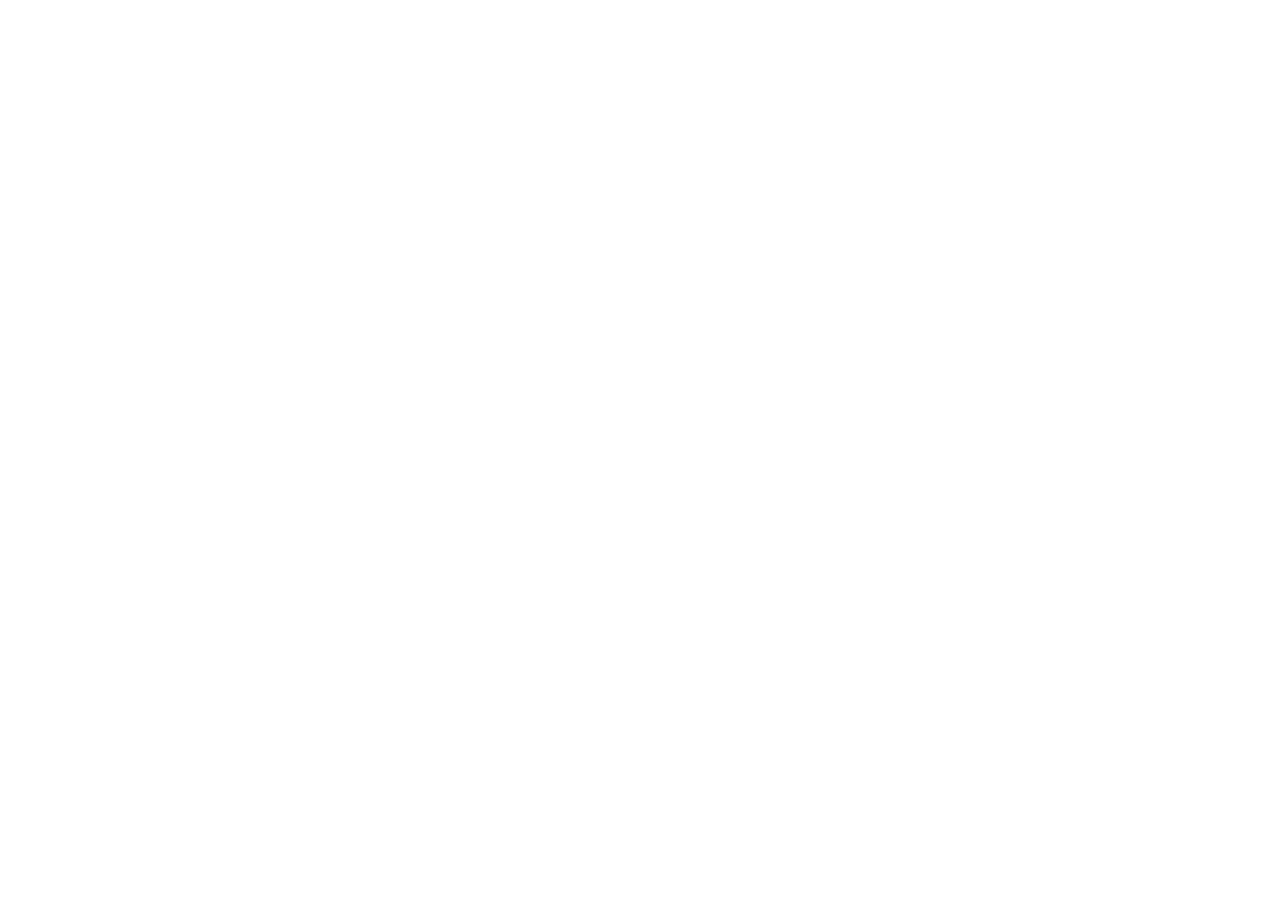
==== index.html @ 685e4d91 "Corrections éditoriales index.html Règles appliquées : - Suppression de la structure "négation + aff" ====
<!DOCTYPE html>
<html lang="fr">
<head>
  <meta charset="UTF-8">
  <meta name="viewport" content="width=device-width, initial-scale=1.0">

  <!-- SEO primaire -->
  <title>Samaâdi — Une maison habitée à La Roche-en-Ardenne</title>
  <meta name="description" content="Samaâdi est une maison singulière à La Roche-en-Ardenne. Un espace pensé pour le silence, la création et la présence. Je vous raconte ce que j'y construis.">
  <meta name="author" content="Samaâdi">
  <link rel="canonical" href="https://samaadi.be/">

  <!-- Open Graph -->
  <meta property="og:type" content="website">
  <meta property="og:url" content="https://samaadi.be/">
  <meta property="og:title" content="Samaâdi — Une maison habitée à La Roche-en-Ardenne">
  <meta property="og:description" content="Un espace pensé pour le silence, la création et la présence dans les Ardennes belges.">
  <meta property="og:image" content="https://samaadi.be/images/og-cover.jpg">
  <meta property="og:locale" content="fr_BE">
  <meta property="og:locale:alternate" content="en_GB">

  <!-- Twitter Card -->
  <meta name="twitter:card" content="summary_large_image">
  <meta name="twitter:title" content="Samaâdi — Une maison habitée à La Roche-en-Ardenne">
  <meta name="twitter:description" content="Un espace pensé pour le silence, la création et la présence dans les Ardennes belges.">
  <meta name="twitter:image" content="https://samaadi.be/images/og-cover.jpg">

  <!-- Données structurées (Schema.org) -->
  <script type="application/ld+json">
  {
    "@context": "https://schema.org",
    "@type": "LodgingBusiness",
    "name": "Samaâdi",
    "description": "Maison singulière à La Roche-en-Ardenne, pensée pour le silence, la création et la présence.",
    "url": "https://samaadi.be",
    "address": {
      "@type": "PostalAddress",
      "addressLocality": "La Roche-en-Ardenne",
      "addressCountry": "BE"
    },
    "image": "https://samaadi.be/images/og-cover.jpg"
  }
  </script>

  <!-- Feuille de style unique -->
  <link rel="stylesheet" href="css/global.css">

  <!-- Favicon -->
  <link rel="icon" type="image/svg+xml" href="images/favicon.svg">

  <!-- Pas de Google Analytics, pas de GTM, pas de cookies tiers — conformité RGPD totale -->
</head>
<body>

  <!-- ══════════════════════════════════════════════
       NAVIGATION
  ══════════════════════════════════════════════ -->

  <nav class="nav" id="main-nav" aria-label="Navigation principale">
    <a href="/" class="nav__logo" aria-label="Samaâdi — Accueil">Samaâdi</a>

    <ul class="nav__links" role="list">
      <li>
        <a href="#la-maison" class="nav__link">
          <span lang="fr">La maison</span>
          <span lang="en">The house</span>
        </a>
      </li>
      <li>
        <a href="#lieux" class="nav__link">
          <span lang="fr">Les espaces</span>
          <span lang="en">The spaces</span>
        </a>
      </li>
      <li>
        <a href="#ardennes" class="nav__link">
          <span lang="fr">Ardennes</span>
          <span lang="en">Ardennes</span>
        </a>
      </li>
      <li>
        <a href="blog/" class="nav__link">
          <span lang="fr">Journal</span>
          <span lang="en">Journal</span>
        </a>
      </li>
    </ul>

    <div class="nav__lang" aria-label="Choix de la langue">
      <button class="nav__lang-btn active" id="btn-fr" onclick="setLang('fr')" aria-label="Version française">FR</button>
      <span class="nav__lang-sep">·</span>
      <button class="nav__lang-btn" id="btn-en" onclick="setLang('en')" aria-label="English version">EN</button>
    </div>
  </nav>


  <!-- ══════════════════════════════════════════════
       HERO — Photo pleine hauteur
  ══════════════════════════════════════════════ -->

  <section class="hero" aria-label="Samaâdi">
    <div class="hero__bg">
      <picture>
        <source srcset="images/salle-de-bain.webp" type="image/webp">
        <img
          src="images/salle-de-bain.png"
          alt="Samaâdi — La salle de bain en onyx doré rétroéclairé, La Roche-en-Ardenne"
          loading="eager"
          fetchpriority="high"
        >
      </picture>
    </div>

    <div class="hero__content">
      <p class="hero__eyebrow">
        <span lang="fr">La Roche-en-Ardenne, Belgique</span>
        <span lang="en">La Roche-en-Ardenne, Belgium</span>
      </p>
      <h1 class="hero__title">
        <span lang="fr">Une maison<br>pour habiter<br>le silence.</span>
        <span lang="en">A house<br>made for<br>quiet living.</span>
      </h1>
      <p class="hero__subtitle">
        <span lang="fr">Je l'ai construite comme on écrit un premier livre — avec l'intuition que quelque chose d'essentiel allait prendre forme.</span>
        <span lang="en">I built it the way you write a first book — trusting that something essential was taking shape.</span>
      </p>
    </div>

    <div class="hero__scroll" aria-hidden="true">
      <div class="hero__scroll-line"></div>
      <span class="hero__scroll-label">Scroll</span>
    </div>
  </section>


  <!-- ══════════════════════════════════════════════
       INTRO — Qui est Samaâdi
  ══════════════════════════════════════════════ -->

  <section class="section section--cream" id="la-maison" aria-labelledby="intro-title">
    <div class="container--md">
      <p class="section-label">
        <span lang="fr">La maison</span>
        <span lang="en">The house</span>
      </p>

      <h2 class="heading-xl" id="intro-title">
        <span lang="fr">Une adresse. Un état d'esprit. Une seule maison.</span>
        <span lang="en">An address. A state of mind. One house.</span>
      </h2>

      <div class="gold-line mt-8 mb-8"></div>

      <p class="body-lg" style="max-width: 680px;">
        <span lang="fr">
          Samaâdi est une maison que j'ai choisie, transformée, habitée. Elle est nichée dans les Ardennes belges, à La Roche-en-Ardenne — là où la rivière Ourthe serpente entre les falaises, et où le temps ralentit naturellement.
        </span>
        <span lang="en">
          Samaâdi is a house I chose, transformed, and made my own. It sits in the Belgian Ardennes, in La Roche-en-Ardenne — where the Ourthe river winds between cliffs, and where time slows down on its own.
        </span>
      </p>

      <p class="body-lg mt-6" style="max-width: 680px;">
        <span lang="fr">
          J'y vis, j'y travaille, j'y pense. Chaque recoin a été pensé pour que la beauté ne soit jamais un effort — elle est simplement là, dans la lumière du matin sur le bois clair, dans le silence des pierres anciennes.
        </span>
        <span lang="en">
          I live here, work here, think here. Every corner was designed so that beauty requires no effort — it simply is, in the morning light on pale wood, in the silence of old stone.
        </span>
      </p>
    </div>
  </section>


  <!-- ══════════════════════════════════════════════
       PHOTO PLEINE LARGEUR — Première immersion
  ══════════════════════════════════════════════ -->

  <div class="photo-full photo-full--tall" role="img" aria-label="Samaâdi — Salle à manger">
    <picture>
      <source srcset="images/salle-a-manger.webp" type="image/webp">
      <img
        src="images/salle-a-manger.png"
        alt="La salle à manger de Samaâdi — table ronde en chêne, pendentif ambre, mur en pierre de taille rétroéclairé"
        loading="lazy"
      >
    </picture>
  </div>


  <!-- ══════════════════════════════════════════════
       SPLIT — L'histoire
  ══════════════════════════════════════════════ -->

  <section class="section section--cream" aria-labelledby="histoire-title">
    <div class="container">
      <div class="split">
        <div class="split__text">
          <p class="section-label">
            <span lang="fr">L'histoire</span>
            <span lang="en">The story</span>
          </p>
          <h2 class="heading-lg" id="histoire-title">
            <span lang="fr">J'ai cherché un endroit où la beauté soit une évidence.</span>
            <span lang="en">I was looking for a place where beauty is obvious.</span>
          </h2>
          <div class="gold-line mt-8 mb-8"></div>
          <p class="body mt-6">
            <span lang="fr">
              Entrepreneur, on vit souvent dans l'urgence. Les projets s'enchaînent, les décisions s'accumulent, et on oublie de regarder par la fenêtre. Samaâdi est née de cette conviction : on crée mieux quand on est bien.
            </span>
            <span lang="en">
              As an entrepreneur, you often live in urgency. Projects pile up, decisions accumulate, and you forget to look out the window. Samaâdi was born from one conviction: you create better when you feel good.
            </span>
          </p>
          <p class="body mt-4">
            <span lang="fr">
              J'ai trouvé cette maison par hasard, ou par nécessité, et j'y ai mis tout ce que j'aime. Des matières naturelles, des objets qui ont une histoire, des lumières qui changent avec les heures.
            </span>
            <span lang="en">
              I found this house by chance, or by necessity, and I put everything I love into it. Natural materials, objects with stories, light that changes with the hours.
            </span>
          </p>
        </div>

        <div class="split__photo split__photo--portrait">
          <picture>
            <source srcset="images/chambre.webp" type="image/webp">
            <img
              src="images/chambre.png"
              alt="La chambre de Samaâdi — arche en pierre de taille rétroéclairée, luminaires à motifs, poutres apparentes"
              loading="lazy"
            >
          </picture>
        </div>
      </div>
    </div>
  </section>


  <!-- ══════════════════════════════════════════════
       GALERIE MOSAÏQUE — Les espaces
  ══════════════════════════════════════════════ -->

  <section class="section section--sand" id="lieux" aria-labelledby="espaces-title">
    <div class="container">
      <div class="text-center mb-16">
        <p class="section-label" style="justify-content: center;">
          <span lang="fr">Les espaces</span>
          <span lang="en">The spaces</span>
        </p>
        <h2 class="heading-xl" id="espaces-title">
          <span lang="fr">Chaque pièce a son propre silence.</span>
          <span lang="en">Every room has its own silence.</span>
        </h2>
      </div>

      <!-- Galerie mosaïque — photos portrait -->
      <div class="mosaic mosaic--3 mosaic--portrait">
        <div class="mosaic__item">
          <picture>
            <source srcset="images/chambre.webp" type="image/webp">
            <img
              src="images/chambre.png"
              alt="La chambre de Samaâdi — lumières organiques, arche en pierre, linge de lin"
              loading="lazy"
            >
          </picture>
        </div>
        <div class="mosaic__item">
          <picture>
            <source srcset="images/salle-de-bain.webp" type="image/webp">
            <img
              src="images/salle-de-bain.png"
              alt="La salle de bain de Samaâdi — onyx rétroéclairé, douche à l'italienne, mobilier suspendu"
              loading="lazy"
            >
          </picture>
        </div>
        <div class="mosaic__item">
          <picture>
            <source srcset="images/salle-a-manger.webp" type="image/webp">
            <img
              src="images/salle-a-manger.png"
              alt="La salle à manger de Samaâdi — table ronde en chêne, Samaâdi logo sur MacBook"
              loading="lazy"
            >
          </picture>
        </div>
      </div>

      <!-- Description espaces -->
      <div class="details-grid mt-16">
        <div class="detail">
          <p class="detail__label">
            <span lang="fr">La chambre</span>
            <span lang="en">The bedroom</span>
          </p>
          <p class="detail__value">
            <span lang="fr">La cathédrale du sommeil</span>
            <span lang="en">The sleep cathedral</span>
          </p>
          <p class="detail__desc">
            <span lang="fr">Arche en pierre de taille rétroéclairée, poutres de chêne apparent, luminaires sculptés qui projettent de la dentelle sur les murs. Le sommeil devient une cérémonie.</span>
            <span lang="en">Backlit stone arch, exposed oak beams, sculpted pendants casting lace-like light on the walls. Sleep becomes a ceremony.</span>
          </p>
        </div>

        <div class="detail">
          <p class="detail__label">
            <span lang="fr">La salle de bain</span>
            <span lang="en">The bathroom</span>
          </p>
          <p class="detail__value">
            <span lang="fr">L'onyx qui respire</span>
            <span lang="en">The breathing onyx</span>
          </p>
          <p class="detail__desc">
            <span lang="fr">Dalle d'onyx naturel rétroéclairée en colonne dans la douche à l'italienne. Miroir ovale flottant, robinetterie noire mate, mobilier suspendu sur plateau bois massif.</span>
            <span lang="en">Natural backlit onyx slab in the walk-in shower. Floating oval mirror, matte black fittings, suspended vanity on solid wood top.</span>
          </p>
        </div>

        <div class="detail">
          <p class="detail__label">
            <span lang="fr">La cuisine</span>
            <span lang="en">The kitchen</span>
          </p>
          <p class="detail__value">
            <span lang="fr">L'atelier du quotidien</span>
            <span lang="en">The daily workshop</span>
          </p>
          <p class="detail__desc">
            <span lang="fr">Façades blanches laquées, plan de travail anthracite, hotte noire intégrée, équipements Zanussi encastrés. Équipée pour cuisiner avec plaisir — la table ronde en chêne attend juste en face.</span>
            <span lang="en">Lacquered white fronts, anthracite worktop, integrated black extractor, built-in Zanussi appliances. Equipped for real cooking — the round oak table is right across the room.</span>
          </p>
        </div>
      </div>
    </div>
  </section>


  <!-- ══════════════════════════════════════════════
       PHOTO PLEINE LARGEUR — Nuit / ambiance sombre
  ══════════════════════════════════════════════ -->

  <div class="photo-full" role="img" aria-label="Samaâdi — Cuisine">
    <picture>
      <source srcset="images/cuisine.webp" type="image/webp">
      <img
        src="images/cuisine.png"
        alt="La cuisine de Samaâdi — façades blanches mates, plan de travail anthracite, éclairage LED sous les meubles"
        loading="lazy"
      >
    </picture>
  </div>


  <!-- ══════════════════════════════════════════════
       CITATION — Section sombre
  ══════════════════════════════════════════════ -->

  <section class="section section--chene frame-inset" aria-label="Citation">
    <div class="container--sm">
      <div class="quote">
        <p class="quote__text">
          <span lang="fr">
            « J'ai voulu un endroit où je pourrais penser sans effort. Où la beauté ne réclame rien. »
          </span>
          <span lang="en">
            "I wanted a place where thinking would be effortless. Where beauty asks nothing of you."
          </span>
        </p>
      </div>
    </div>
  </section>


  <!-- ══════════════════════════════════════════════
       ARDENNES — Le territoire
  ══════════════════════════════════════════════ -->

  <section class="section section--cream" id="ardennes" aria-labelledby="ardennes-title">
    <div class="container">
      <div class="split split--reverse">
        <div class="split__text">
          <p class="section-label">
            <span lang="fr">Le territoire</span>
            <span lang="en">The land</span>
          </p>
          <h2 class="heading-lg" id="ardennes-title">
            <span lang="fr">La Roche-en-Ardenne, là où l'horizon respire.</span>
            <span lang="en">La Roche-en-Ardenne, where the horizon breathes.</span>
          </h2>
          <div class="gold-line mt-8 mb-8"></div>
          <p class="body mt-6">
            <span lang="fr">
              Les Ardennes belges ont quelque chose d'intemporel. Les forêts de pins, la rivière, les falaises calcaires — tout ici pousse à ralentir. La Roche-en-Ardenne est un village qui se raconte à pied, en une après-midi.
            </span>
            <span lang="en">
              The Belgian Ardennes have something timeless about them. Pine forests, the river, limestone cliffs — everything here pushes you to slow down. La Roche-en-Ardenne is a village you discover on foot, in an afternoon.
            </span>
          </p>
          <p class="body mt-4">
            <span lang="fr">
              Samaâdi est à deux heures de Bruxelles, à quelques minutes du centre. À l'intérieur, le temps devient autre chose.
            </span>
            <span lang="en">
              Samaâdi is two hours from Brussels, minutes from the center. Inside, time becomes something else.
            </span>
          </p>
        </div>

        <div class="split__photo split__photo--landscape">
          <picture>
            <source srcset="images/cuisine.webp" type="image/webp">
            <img
              src="images/cuisine.png"
              alt="La cuisine de Samaâdi — atelier quotidien avec équipements haut de gamme Zanussi"
              loading="lazy"
            >
          </picture>
        </div>
      </div>
    </div>
  </section>


  <!-- ══════════════════════════════════════════════
       GALERIE MOSAÏQUE — Extérieur / territoire
  ══════════════════════════════════════════════ -->

  <section class="section section--sand" aria-label="Extérieur et territoire">
    <div class="container">
      <div class="mosaic mosaic--asymmetric">
        <div class="mosaic__item" style="aspect-ratio: 4/3;">
          <picture>
            <source srcset="images/salle-a-manger.webp" type="image/webp">
            <img
              src="images/salle-a-manger.png"
              alt="La salle à manger de Samaâdi — ambiance feutrée, bois naturel et pierre"
              loading="lazy"
            >
          </picture>
        </div>
        <div class="mosaic mosaic--2" style="gap: 12px;">
          <div class="mosaic__item" style="aspect-ratio: 3/4;">
            <picture>
              <source srcset="images/chambre.webp" type="image/webp">
              <img
                src="images/chambre.png"
                alt="La chambre — projection lumineuse en dentelle dorée sur les murs"
                loading="lazy"
              >
            </picture>
          </div>
          <div class="mosaic__item" style="aspect-ratio: 3/4;">
            <picture>
              <source srcset="images/salle-de-bain.webp" type="image/webp">
              <img
                src="images/salle-de-bain.png"
                alt="La salle de bain — mur en onyx naturel, miroir ovale rétroéclairé"
                loading="lazy"
              >
            </picture>
          </div>
        </div>
      </div>
    </div>
  </section>


  <!-- ══════════════════════════════════════════════
       JOURNAL — Aperçu du blog
  ══════════════════════════════════════════════ -->

  <section class="section section--cream" aria-labelledby="journal-title">
    <div class="container">
      <div class="text-center mb-16">
        <p class="section-label" style="justify-content: center;">
          <span lang="fr">Journal</span>
          <span lang="en">Journal</span>
        </p>
        <h2 class="heading-xl" id="journal-title">
          <span lang="fr">Ce que je construis, ce que je vis.</span>
          <span lang="en">What I build, what I live.</span>
        </h2>
        <div class="gold-line gold-line--center mt-8"></div>
        <p class="body mt-6" style="max-width: 560px; margin-left: auto; margin-right: auto;">
          <span lang="fr">J'écris sur Samaâdi — les objets que je choisis, les matières que j'explore, les moments de travail et de repos dans cette maison.</span>
          <span lang="en">I write about Samaâdi — the objects I choose, the materials I explore, moments of work and rest in this house.</span>
        </p>
      </div>

      <!-- Les articles récents seront insérés ici dynamiquement ou à la main -->
      <div id="recent-posts" class="details-grid">
        <!-- Articles chargés via blog/index.html ou ajoutés manuellement -->
        <article class="detail">
          <p class="detail__label">
            <span lang="fr">Café &amp; matin</span>
            <span lang="en">Coffee &amp; morning</span>
          </p>
          <h3 class="detail__value">
            <a href="blog/machine-cafe-philips-s5400/" style="color: inherit;">
              <span lang="fr">La Philips Series 5400 — le rituel du matin à Samaâdi</span>
              <span lang="en">The Philips Series 5400 — Samaâdi's morning ritual</span>
            </a>
          </h3>
          <p class="detail__desc">
            <span lang="fr">Pourquoi j'ai choisi cette machine, comment elle s'intègre dans le décor et ce qu'elle change au début de journée.</span>
            <span lang="en">Why I chose this machine, how it fits the space, and what it changes about the start of a day.</span>
          </p>
        </article>
      </div>

      <div class="text-center mt-12">
        <a href="blog/" class="body-sm" style="color: var(--amber); letter-spacing: 0.1em; text-transform: uppercase; font-size: 11px; font-weight: 600; border-bottom: 1px solid var(--amber); padding-bottom: 2px;">
          <span lang="fr">Lire le journal →</span>
          <span lang="en">Read the journal →</span>
        </a>
      </div>
    </div>
  </section>


  <!-- ══════════════════════════════════════════════
       FOOTER
  ══════════════════════════════════════════════ -->

  <footer class="footer" role="contentinfo">
    <div class="container--sm">
      <p class="footer__logo">Samaâdi</p>
      <p class="footer__tagline">
        <span lang="fr">La parenthèse habitée</span>
        <span lang="en">The inhabited pause</span>
      </p>
      <div class="footer__location">
        <span lang="fr">La Roche-en-Ardenne</span>
        <span lang="en">La Roche-en-Ardenne</span>
        <span class="footer__sep"></span>
        <span>Belgique</span>
        <span class="footer__sep"></span>
        <span>samaadi.be</span>
      </div>
      <p class="footer__bottom">
        © 2024 Samaâdi —
        <span lang="fr">Tous droits réservés</span>
        <span lang="en">All rights reserved</span>
      </p>
    </div>
  </footer>


  <!-- ══════════════════════════════════════════════
       SCRIPTS — Navigation + i18n (zéro dépendance externe)
  ══════════════════════════════════════════════ -->

  <script src="js/main.js"></script>

</body>
</html>
---- css/global.css ----
/* ============================================================
   SAMAÂDI — Global CSS
   Inspiration : Gresham Palace / Four Seasons
   Architecture : palette encre-crème-or, Playfair + Inter
   ============================================================ */

/* ── Polices embarquées (self-hosted, zéro appel externe) ── */

@font-face {
  font-family: 'Playfair Display';
  src: url('../fonts/PlayfairDisplay-Regular.woff2') format('woff2');
  font-weight: 400;
  font-style: normal;
  font-display: swap;
}
@font-face {
  font-family: 'Playfair Display';
  src: url('../fonts/PlayfairDisplay-Italic.woff2') format('woff2');
  font-weight: 400;
  font-style: italic;
  font-display: swap;
}
@font-face {
  font-family: 'Playfair Display';
  src: url('../fonts/PlayfairDisplay-SemiBold.woff2') format('woff2');
  font-weight: 600;
  font-style: normal;
  font-display: swap;
}
@font-face {
  font-family: 'Playfair Display';
  src: url('../fonts/PlayfairDisplay-SemiBoldItalic.woff2') format('woff2');
  font-weight: 600;
  font-style: italic;
  font-display: swap;
}
@font-face {
  font-family: 'Playfair Display';
  src: url('../fonts/PlayfairDisplay-Bold.woff2') format('woff2');
  font-weight: 700;
  font-style: normal;
  font-display: swap;
}
@font-face {
  font-family: 'Inter';
  src: url('../fonts/Inter-Light.woff2') format('woff2');
  font-weight: 300;
  font-style: normal;
  font-display: swap;
}
@font-face {
  font-family: 'Inter';
  src: url('../fonts/Inter-Regular.woff2') format('woff2');
  font-weight: 400;
  font-style: normal;
  font-display: swap;
}
@font-face {
  font-family: 'Inter';
  src: url('../fonts/Inter-Medium.woff2') format('woff2');
  font-weight: 500;
  font-style: normal;
  font-display: swap;
}
@font-face {
  font-family: 'Inter';
  src: url('../fonts/Inter-SemiBold.woff2') format('woff2');
  font-weight: 600;
  font-style: normal;
  font-display: swap;
}

/* ── Tokens ── */

:root {
  /* Couleurs */
  --ink:           #1a1410;
  --ink-light:     #4a3f35;
  --ink-muted:     #7a6e64;
  --cream:         #faf7f2;
  --cream-dark:    #f0ebe0;
  --sand:          #e8dfd0;
  --amber:         #c8903a;
  --amber-light:   #f0c878;
  --chene:         #3d2410;
  --chene-mid:     #6b3d1e;
  --miel:          #c9a227;
  --or:            #d4a843;
  --charcoal:      #1c1410;
  --charcoal-deep: #100c08;

  /* Typographie */
  --font-display: 'Playfair Display', Georgia, serif;
  --font-body:    'Inter', system-ui, sans-serif;

  /* Espacements */
  --space-1:  4px;
  --space-2:  8px;
  --space-3:  12px;
  --space-4:  16px;
  --space-5:  20px;
  --space-6:  24px;
  --space-8:  32px;
  --space-10: 40px;
  --space-12: 48px;
  --space-16: 64px;
  --space-20: 80px;
  --space-24: 96px;
  --space-32: 128px;

  /* Conteneur */
  --container-sm:  640px;
  --container-md:  960px;
  --container-lg: 1280px;

  /* Rayons */
  --radius-sm:    4px;
  --radius-md:    8px;
  --radius-lg:   16px;
  --radius-pill: 999px;

  /* Transitions */
  --ease-out: cubic-bezier(0.16, 1, 0.3, 1);
  --ease-in-out: cubic-bezier(0.45, 0, 0.55, 1);
  --duration-fast:   200ms;
  --duration-normal: 400ms;
  --duration-slow:   700ms;
}

/* ── Reset ── */

*, *::before, *::after {
  box-sizing: border-box;
  margin: 0;
  padding: 0;
}

html {
  font-size: 16px;
  scroll-behavior: smooth;
  -webkit-font-smoothing: antialiased;
  -moz-osx-font-smoothing: grayscale;
  text-rendering: optimizeLegibility;
}

body {
  font-family: var(--font-body);
  font-weight: 400;
  color: var(--ink);
  background-color: var(--cream);
  overflow-x: hidden;
}

img {
  display: block;
  max-width: 100%;
  height: auto;
}

a {
  color: inherit;
  text-decoration: none;
}

ul, ol {
  list-style: none;
}

/* ── Navigation ── */

.nav {
  position: fixed;
  top: 0;
  left: 0;
  right: 0;
  z-index: 100;
  padding: var(--space-6) var(--space-10);
  display: flex;
  align-items: center;
  justify-content: space-between;
  transition: background var(--duration-normal) var(--ease-out),
              padding var(--duration-normal) var(--ease-out);
}

.nav.scrolled {
  background: rgba(250, 247, 242, 0.95);
  backdrop-filter: blur(12px);
  -webkit-backdrop-filter: blur(12px);
  padding: var(--space-4) var(--space-10);
  border-bottom: 1px solid rgba(26, 20, 16, 0.08);
}

.nav--dark {
  /* Nav sur fond sombre (hero) */
}

.nav__logo {
  font-family: var(--font-display);
  font-size: 22px;
  font-weight: 400;
  font-style: italic;
  letter-spacing: 0.02em;
  color: var(--cream);
  transition: color var(--duration-fast) var(--ease-out);
}

.nav.scrolled .nav__logo {
  color: var(--ink);
}

.nav__links {
  display: flex;
  align-items: center;
  gap: var(--space-10);
}

.nav__link {
  font-size: 11px;
  font-weight: 500;
  letter-spacing: 0.14em;
  text-transform: uppercase;
  color: rgba(250, 247, 242, 0.8);
  transition: color var(--duration-fast) var(--ease-out);
}

.nav.scrolled .nav__link {
  color: var(--ink-muted);
}

.nav__link:hover {
  color: var(--amber);
}

.nav__lang {
  display: flex;
  align-items: center;
  gap: var(--space-2);
  font-size: 11px;
  font-weight: 500;
  letter-spacing: 0.14em;
  text-transform: uppercase;
}

.nav__lang-btn {
  background: none;
  border: none;
  cursor: pointer;
  font-family: var(--font-body);
  font-size: 11px;
  font-weight: 500;
  letter-spacing: 0.14em;
  text-transform: uppercase;
  color: rgba(250, 247, 242, 0.5);
  transition: color var(--duration-fast) var(--ease-out);
  padding: 0;
}

.nav.scrolled .nav__lang-btn {
  color: var(--ink-muted);
}

.nav__lang-btn.active,
.nav__lang-btn:hover {
  color: var(--amber);
}

.nav__lang-sep {
  color: rgba(250, 247, 242, 0.3);
  font-size: 10px;
}

.nav.scrolled .nav__lang-sep {
  color: var(--sand);
}

/* ── Hero — pleine hauteur ── */

.hero {
  position: relative;
  height: 100vh;
  min-height: 640px;
  display: flex;
  align-items: flex-end;
  justify-content: flex-start;
  overflow: hidden;
}

.hero__bg {
  position: absolute;
  inset: 0;
  z-index: 0;
}

.hero__bg img {
  width: 100%;
  height: 100%;
  object-fit: cover;
  object-position: center center;
}

/* Dégradé en bas pour lisibilité du texte */
.hero__bg::after {
  content: '';
  position: absolute;
  inset: 0;
  background: linear-gradient(
    to top,
    rgba(16, 12, 8, 0.85) 0%,
    rgba(16, 12, 8, 0.4) 40%,
    rgba(16, 12, 8, 0.1) 70%,
    transparent 100%
  );
}

.hero__content {
  position: relative;
  z-index: 1;
  padding: 0 var(--space-16) var(--space-24);
  max-width: 760px;
}

.hero__eyebrow {
  font-size: 10px;
  font-weight: 600;
  letter-spacing: 0.22em;
  text-transform: uppercase;
  color: var(--amber);
  margin-bottom: var(--space-6);
  display: flex;
  align-items: center;
  gap: var(--space-4);
}

.hero__eyebrow::before {
  content: '';
  display: block;
  width: 32px;
  height: 1px;
  background: var(--amber);
}

.hero__title {
  font-family: var(--font-display);
  font-size: clamp(44px, 6vw, 80px);
  font-weight: 400;
  font-style: italic;
  color: var(--cream);
  line-height: 1.08;
  letter-spacing: -0.01em;
  margin-bottom: var(--space-6);
}

.hero__subtitle {
  font-family: var(--font-display);
  font-size: clamp(16px, 2vw, 22px);
  font-weight: 400;
  color: rgba(250, 247, 242, 0.65);
  line-height: 1.5;
  letter-spacing: 0.02em;
  max-width: 520px;
}

.hero__scroll {
  position: absolute;
  bottom: var(--space-10);
  right: var(--space-10);
  z-index: 1;
  display: flex;
  flex-direction: column;
  align-items: center;
  gap: var(--space-3);
}

.hero__scroll-label {
  font-size: 9px;
  font-weight: 600;
  letter-spacing: 0.2em;
  text-transform: uppercase;
  color: rgba(250, 247, 242, 0.4);
  writing-mode: vertical-rl;
}

.hero__scroll-line {
  width: 1px;
  height: 60px;
  background: linear-gradient(to bottom, rgba(250, 247, 242, 0.4), transparent);
  animation: scrollLine 2s ease-in-out infinite;
}

@keyframes scrollLine {
  0%   { transform: scaleY(0); transform-origin: top; opacity: 1; }
  50%  { transform: scaleY(1); transform-origin: top; opacity: 1; }
  100% { transform: scaleY(1); transform-origin: bottom; opacity: 0; }
}

/* ── Sections génériques ── */

.section {
  padding: var(--space-32) var(--space-10);
}

.section--cream  { background: var(--cream); }
.section--white  { background: #fff; }
.section--sand   { background: var(--cream-dark); }
.section--chene  { background: var(--chene); }
.section--dark   { background: var(--charcoal-deep); }

.container {
  max-width: var(--container-lg);
  margin: 0 auto;
  width: 100%;
}

.container--md {
  max-width: var(--container-md);
  margin: 0 auto;
  width: 100%;
}

.container--sm {
  max-width: var(--container-sm);
  margin: 0 auto;
  width: 100%;
}

/* ── Labels de section ── */

.section-label {
  font-size: 10px;
  font-weight: 600;
  letter-spacing: 0.22em;
  text-transform: uppercase;
  color: var(--amber);
  margin-bottom: var(--space-6);
  display: flex;
  align-items: center;
  gap: var(--space-4);
}

.section-label::before {
  content: '';
  display: block;
  width: 24px;
  height: 1px;
  background: var(--amber);
  flex-shrink: 0;
}

.section--chene .section-label,
.section--dark .section-label {
  color: var(--amber-light);
}

.section--chene .section-label::before,
.section--dark .section-label::before {
  background: var(--amber-light);
}

/* ── Titres ── */

.heading-xl {
  font-family: var(--font-display);
  font-size: clamp(36px, 4.5vw, 60px);
  font-weight: 400;
  font-style: italic;
  line-height: 1.1;
  letter-spacing: -0.01em;
  color: var(--ink);
}

.heading-lg {
  font-family: var(--font-display);
  font-size: clamp(28px, 3.5vw, 48px);
  font-weight: 400;
  font-style: italic;
  line-height: 1.15;
  color: var(--ink);
}

.heading-md {
  font-family: var(--font-display);
  font-size: clamp(22px, 2.5vw, 32px);
  font-weight: 600;
  line-height: 1.25;
  color: var(--ink);
}

.section--chene .heading-xl,
.section--chene .heading-lg,
.section--chene .heading-md,
.section--dark .heading-xl,
.section--dark .heading-lg,
.section--dark .heading-md {
  color: var(--cream);
}

/* ── Corps de texte ── */

.body-lg {
  font-size: 18px;
  font-weight: 300;
  line-height: 1.8;
  color: var(--ink-light);
}

.body {
  font-size: 16px;
  font-weight: 400;
  line-height: 1.75;
  color: var(--ink-light);
}

.body-sm {
  font-size: 14px;
  font-weight: 400;
  line-height: 1.65;
  color: var(--ink-muted);
}

.section--chene .body-lg,
.section--chene .body,
.section--dark .body-lg,
.section--dark .body {
  color: rgba(250, 247, 242, 0.7);
}

/* ── Séparateur doré ── */

.gold-line {
  width: 64px;
  height: 1px;
  background: linear-gradient(90deg, var(--amber), var(--miel));
  margin: var(--space-8) 0;
}

.gold-line--center {
  margin-left: auto;
  margin-right: auto;
}

/* ── Cadre décoratif inset (sections sombres) ── */

.frame-inset {
  position: relative;
}

.frame-inset::before {
  content: '';
  position: absolute;
  inset: 32px;
  border: 1px solid rgba(201, 162, 39, 0.2);
  pointer-events: none;
  z-index: 0;
}

/* ── Photo pleine largeur (paysage recadré) ── */

.photo-full {
  width: 100%;
  height: 70vh;
  min-height: 420px;
  overflow: hidden;
  position: relative;
}

.photo-full img {
  width: 100%;
  height: 100%;
  object-fit: cover;
  object-position: center center;
}

.photo-full--tall {
  height: 85vh;
}

/* ── Galerie mosaïque (photos portrait) ── */

.mosaic {
  display: grid;
  gap: var(--space-3);
}

.mosaic--2 {
  grid-template-columns: 1fr 1fr;
}

.mosaic--3 {
  grid-template-columns: 1fr 1fr 1fr;
}

.mosaic--asymmetric {
  grid-template-columns: 3fr 2fr;
}

.mosaic__item {
  overflow: hidden;
  position: relative;
}

.mosaic__item img {
  width: 100%;
  height: 100%;
  object-fit: cover;
  transition: transform var(--duration-slow) var(--ease-out);
}

.mosaic__item:hover img {
  transform: scale(1.03);
}

.mosaic--portrait .mosaic__item {
  aspect-ratio: 3/4;
}

.mosaic--square .mosaic__item {
  aspect-ratio: 1/1;
}

/* ── Section texte + photo côte à côte ── */

.split {
  display: grid;
  grid-template-columns: 1fr 1fr;
  gap: var(--space-16);
  align-items: center;
}

.split--reverse {
  direction: rtl;
}

.split--reverse > * {
  direction: ltr;
}

.split__text {
  padding: var(--space-8) 0;
}

.split__photo {
  overflow: hidden;
  position: relative;
}

.split__photo img {
  width: 100%;
  height: 100%;
  object-fit: cover;
  display: block;
}

.split__photo--portrait {
  aspect-ratio: 3/4;
  max-height: 640px;
}

.split__photo--landscape {
  aspect-ratio: 4/3;
}

/* ── Bloc citation ── */

.quote {
  position: relative;
  padding: var(--space-12) var(--space-16);
  max-width: 760px;
  margin: 0 auto;
  text-align: center;
}

.quote::before {
  content: '"';
  position: absolute;
  top: -16px;
  left: 50%;
  transform: translateX(-50%);
  font-family: var(--font-display);
  font-size: 120px;
  font-style: italic;
  color: var(--sand);
  line-height: 1;
  pointer-events: none;
}

.section--chene .quote::before,
.section--dark .quote::before {
  color: rgba(201, 162, 39, 0.15);
}

.quote__text {
  font-family: var(--font-display);
  font-size: clamp(20px, 2.5vw, 30px);
  font-weight: 400;
  font-style: italic;
  line-height: 1.5;
  color: var(--ink);
  position: relative;
  z-index: 1;
}

.section--chene .quote__text,
.section--dark .quote__text {
  color: var(--cream);
}

.quote__source {
  margin-top: var(--space-6);
  font-size: 11px;
  font-weight: 600;
  letter-spacing: 0.14em;
  text-transform: uppercase;
  color: var(--ink-muted);
}

/* ── Grille détails / atmosphère ── */

.details-grid {
  display: grid;
  grid-template-columns: repeat(3, 1fr);
  gap: var(--space-12) var(--space-16);
}

.detail__label {
  font-size: 10px;
  font-weight: 600;
  letter-spacing: 0.2em;
  text-transform: uppercase;
  color: var(--amber);
  margin-bottom: var(--space-3);
}

.detail__value {
  font-family: var(--font-display);
  font-size: 20px;
  font-weight: 400;
  font-style: italic;
  color: var(--ink);
  line-height: 1.3;
}

.detail__desc {
  margin-top: var(--space-2);
  font-size: 13px;
  color: var(--ink-muted);
  line-height: 1.6;
}

.section--chene .detail__value,
.section--dark .detail__value {
  color: var(--cream);
}

.section--chene .detail__desc,
.section--dark .detail__desc {
  color: rgba(250, 247, 242, 0.5);
}

/* ── Footer ── */

.footer {
  background: var(--charcoal-deep);
  padding: var(--space-20) var(--space-10) var(--space-12);
  position: relative;
}

.footer::before {
  content: '';
  position: absolute;
  inset: 24px;
  border: 1px solid rgba(201, 162, 39, 0.1);
  pointer-events: none;
}

.footer__logo {
  font-family: var(--font-display);
  font-size: 28px;
  font-weight: 400;
  font-style: italic;
  color: var(--cream);
  text-align: center;
  margin-bottom: var(--space-4);
}

.footer__tagline {
  text-align: center;
  font-size: 12px;
  font-weight: 400;
  letter-spacing: 0.12em;
  text-transform: uppercase;
  color: var(--ink-muted);
  margin-bottom: var(--space-16);
}

.footer__location {
  display: flex;
  align-items: center;
  justify-content: center;
  gap: var(--space-3);
  font-size: 12px;
  color: var(--ink-muted);
  letter-spacing: 0.08em;
  text-transform: uppercase;
  margin-bottom: var(--space-16);
}

.footer__sep {
  width: 3px;
  height: 3px;
  border-radius: 50%;
  background: var(--amber);
  opacity: 0.4;
}

.footer__bottom {
  text-align: center;
  font-size: 11px;
  color: rgba(122, 110, 100, 0.5);
  letter-spacing: 0.06em;
}

/* ── Langues (i18n) ── */

[lang="en"] { display: none; }
body.lang-en [lang="fr"] { display: none; }
body.lang-en [lang="en"] { display: block; }

/* Variantes inline */
span[lang="en"] { display: none; }
body.lang-en span[lang="fr"] { display: none; }
body.lang-en span[lang="en"] { display: inline; }

/* ── Utilitaires ── */

.text-center { text-align: center; }
.mt-4  { margin-top: var(--space-4); }
.mt-6  { margin-top: var(--space-6); }
.mt-8  { margin-top: var(--space-8); }
.mt-12 { margin-top: var(--space-12); }
.mt-16 { margin-top: var(--space-16); }
.mb-6  { margin-bottom: var(--space-6); }
.mb-8  { margin-bottom: var(--space-8); }
.mb-12 { margin-bottom: var(--space-12); }
.mb-16 { margin-bottom: var(--space-16); }

/* ── Responsive ── */

@media (max-width: 1024px) {
  .nav {
    padding: var(--space-5) var(--space-6);
  }
  .nav__links {
    gap: var(--space-6);
  }
  .hero__content {
    padding: 0 var(--space-8) var(--space-20);
  }
  .section {
    padding: var(--space-20) var(--space-6);
  }
  .split {
    gap: var(--space-10);
  }
  .details-grid {
    grid-template-columns: repeat(2, 1fr);
  }
  .frame-inset::before {
    inset: 20px;
  }
}

@media (max-width: 768px) {
  .nav__links {
    display: none;
  }
  .hero__content {
    padding: 0 var(--space-6) var(--space-16);
    max-width: 100%;
  }
  .split {
    grid-template-columns: 1fr;
    gap: var(--space-8);
  }
  .split--reverse {
    direction: ltr;
  }
  .mosaic--2,
  .mosaic--3 {
    grid-template-columns: 1fr 1fr;
  }
  .mosaic--asymmetric {
    grid-template-columns: 1fr 1fr;
  }
  .details-grid {
    grid-template-columns: 1fr 1fr;
    gap: var(--space-8);
  }
  .quote {
    padding: var(--space-10) var(--space-6);
  }
  .quote::before {
    font-size: 80px;
  }
  .photo-full {
    height: 50vh;
  }
  .footer {
    padding: var(--space-16) var(--space-6) var(--space-10);
  }
  .footer::before {
    inset: 16px;
  }
  .frame-inset::before {
    inset: 16px;
  }
}

@media (max-width: 480px) {
  .mosaic--2,
  .mosaic--3,
  .mosaic--asymmetric {
    grid-template-columns: 1fr;
  }
  .details-grid {
    grid-template-columns: 1fr;
  }
  .nav {
    padding: var(--space-4) var(--space-5);
  }
}
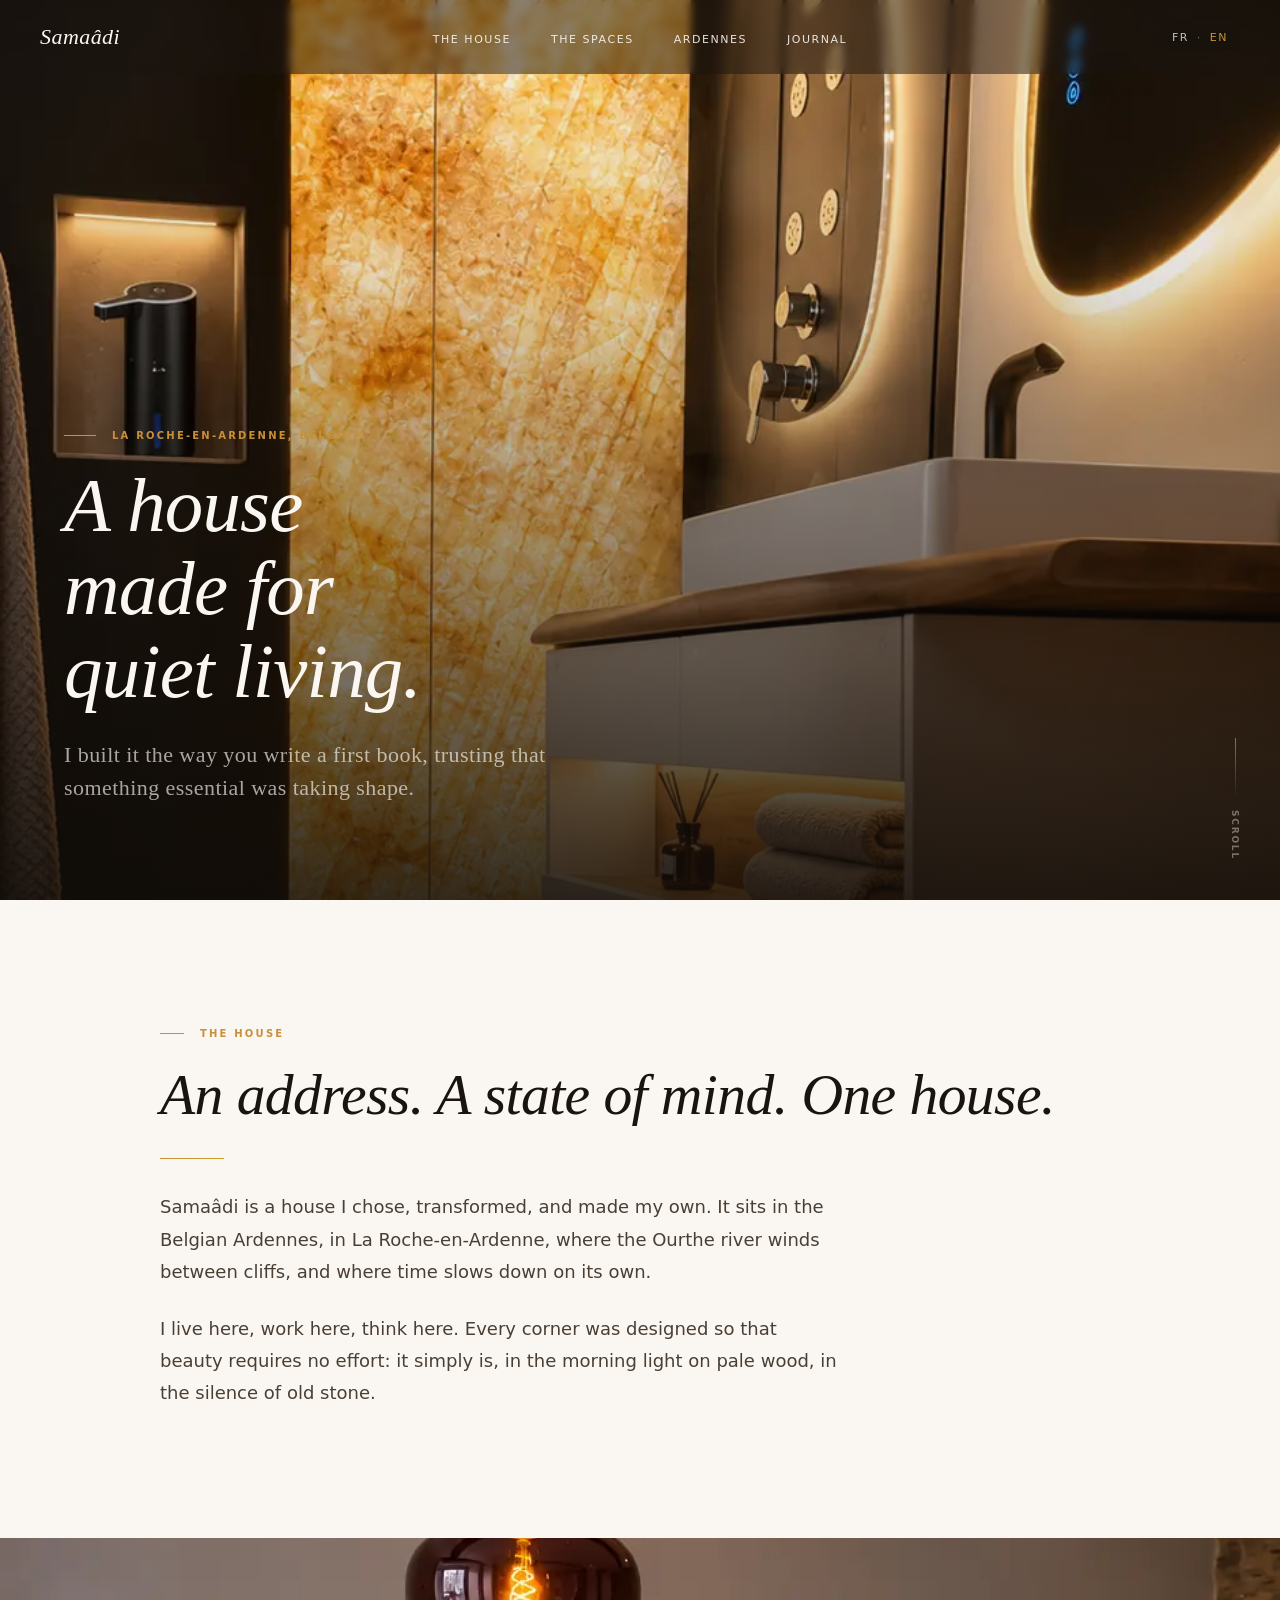
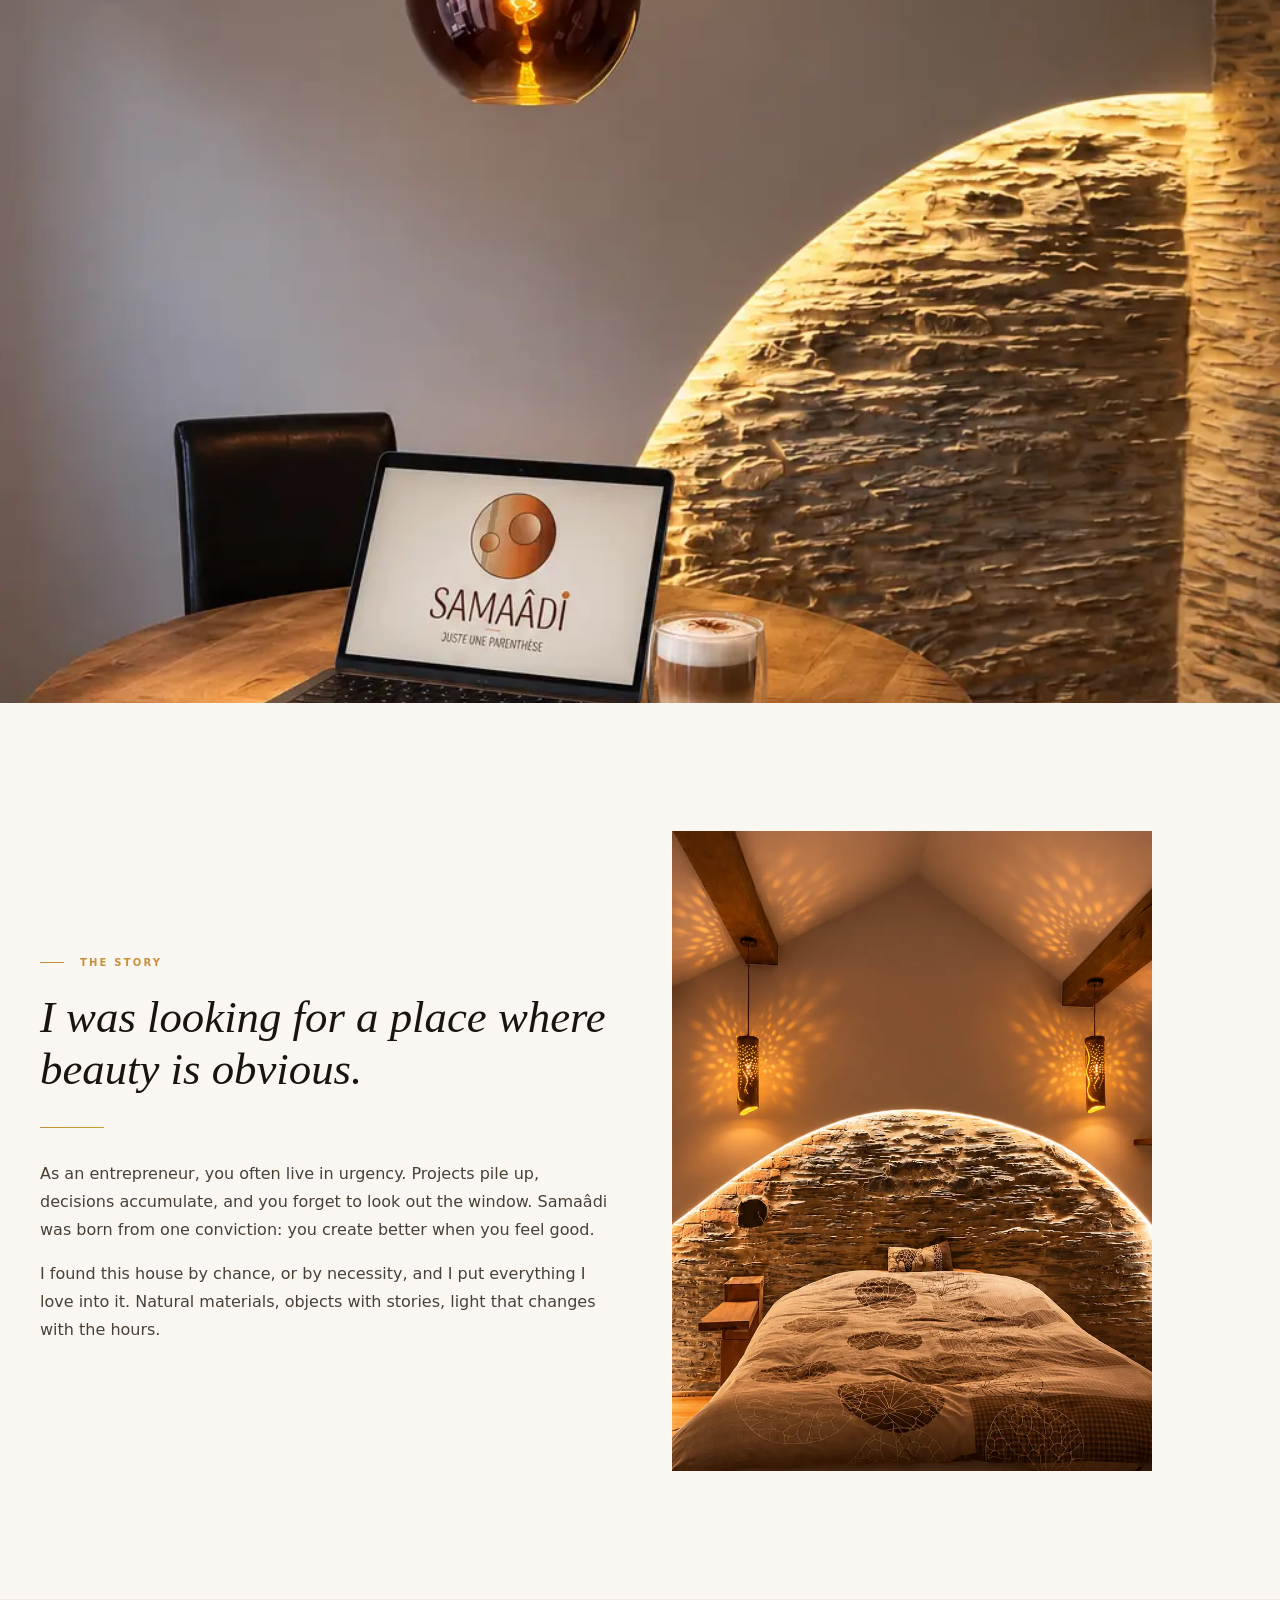
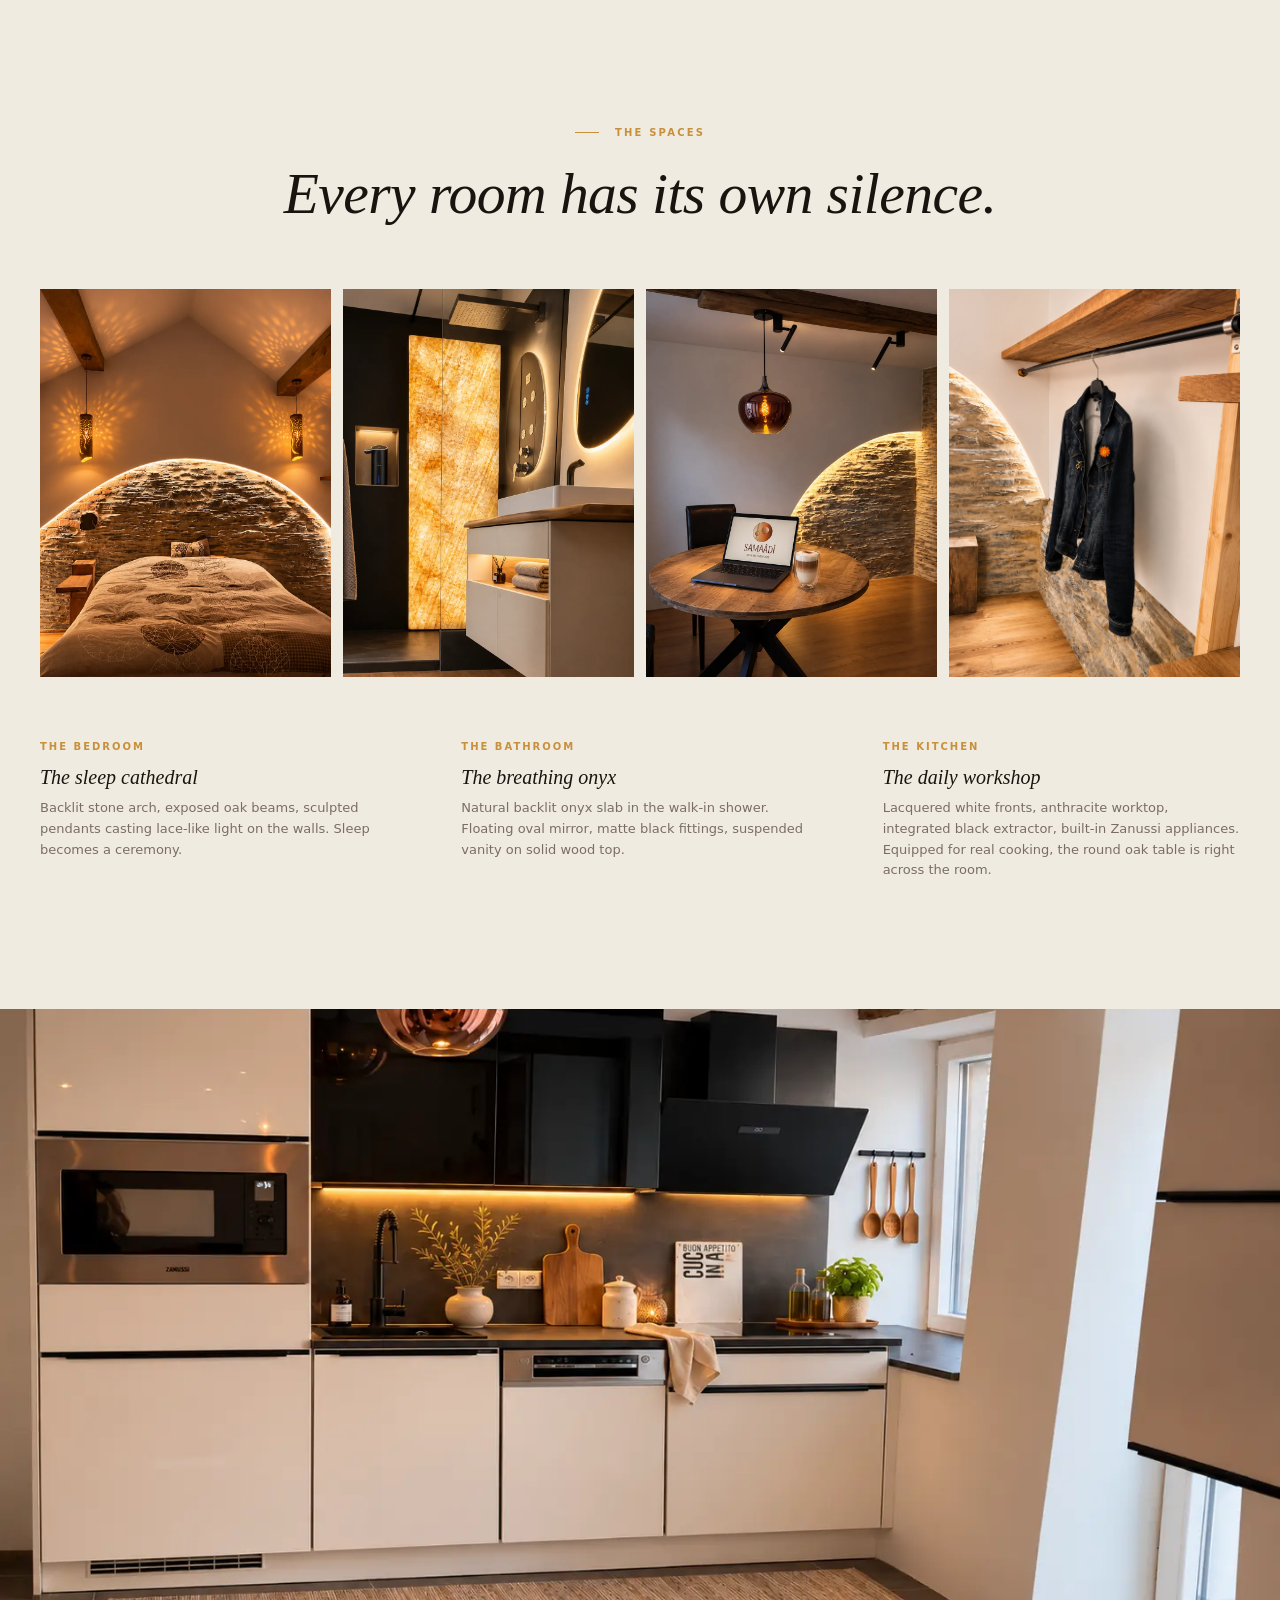
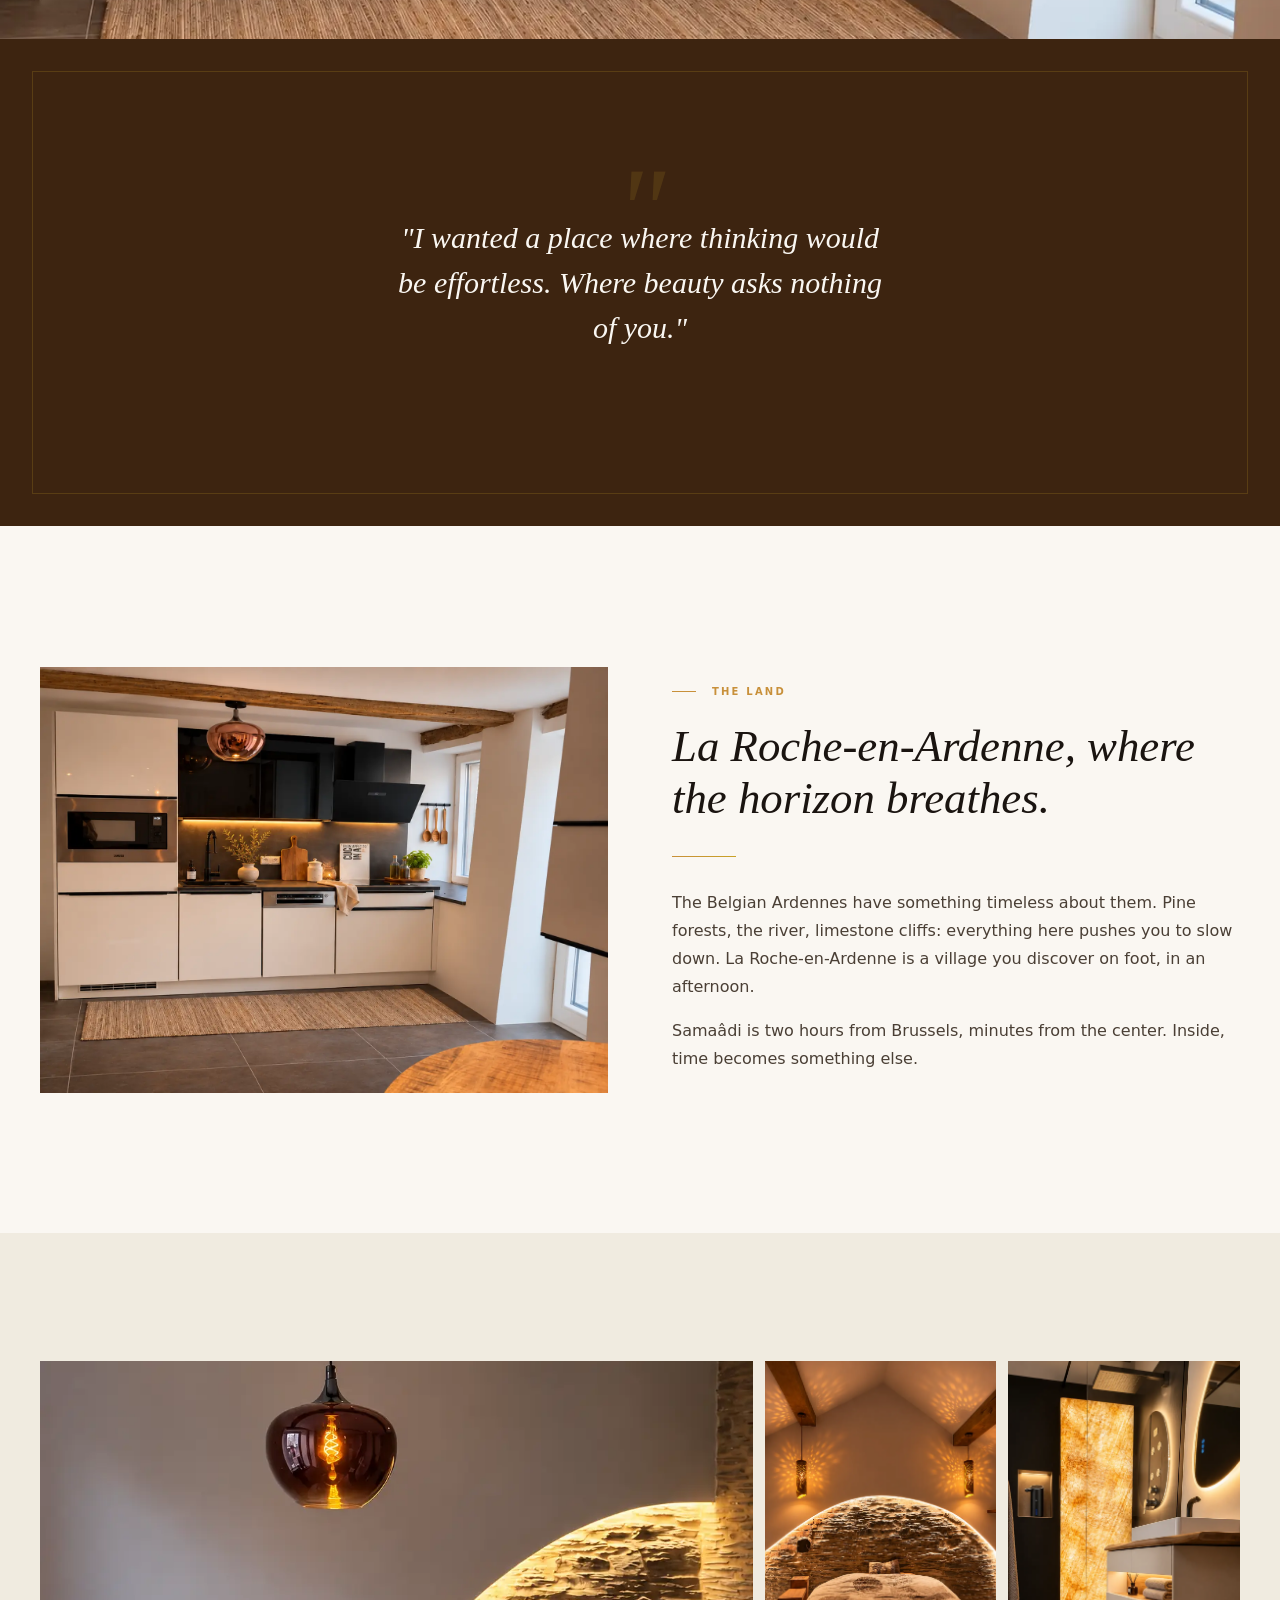
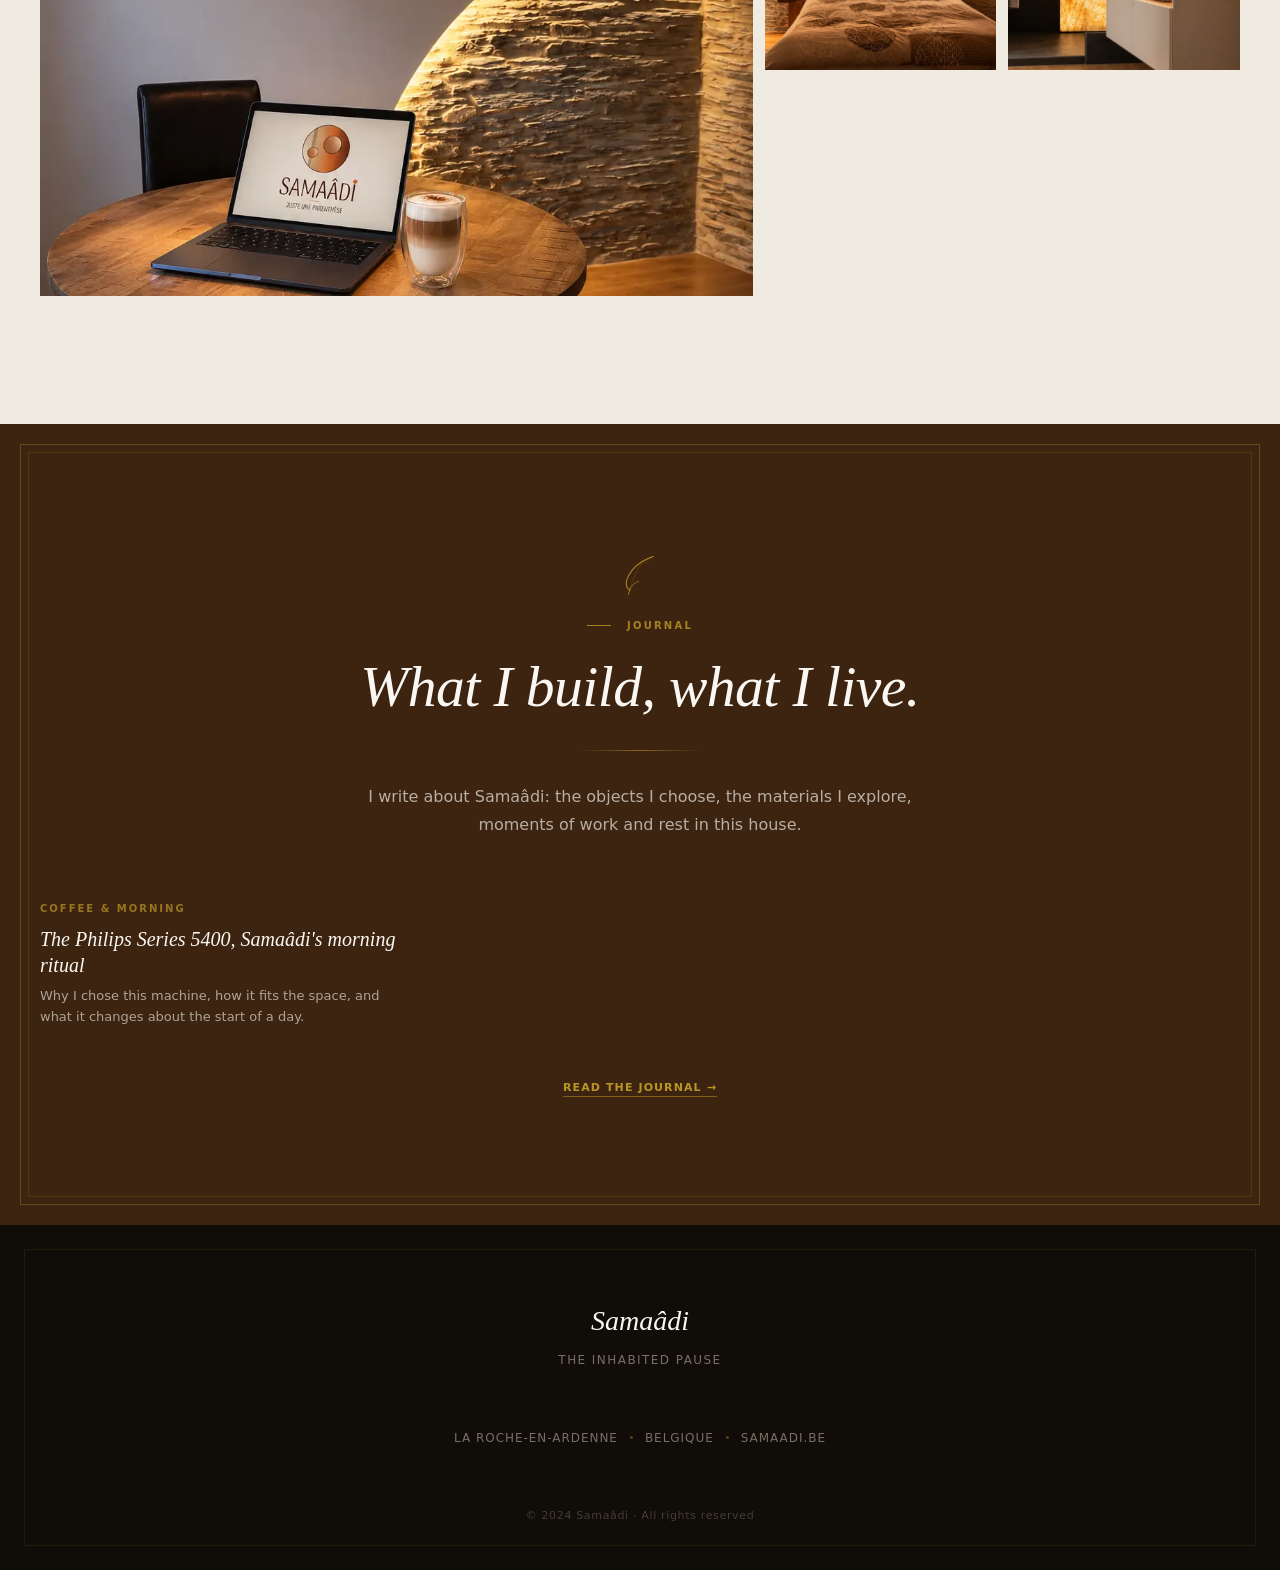
==== commit 9a0b031e: "Journal : fond brun chêne, double liseré doré, plume SVG - section--journal : background var(--chene" ====
--- a/index.html
+++ b/index.html
@@ -5,7 +5,7 @@
   <meta name="viewport" content="width=device-width, initial-scale=1.0">
 
   <!-- SEO primaire -->
-  <title>Samaâdi — Une maison habitée à La Roche-en-Ardenne</title>
+  <title>Samaâdi, une maison habitée à La Roche-en-Ardenne</title>
   <meta name="description" content="Samaâdi est une maison singulière à La Roche-en-Ardenne. Un espace pensé pour le silence, la création et la présence. Je vous raconte ce que j'y construis.">
   <meta name="author" content="Samaâdi">
   <link rel="canonical" href="https://samaadi.be/">
@@ -13,7 +13,7 @@
   <!-- Open Graph -->
   <meta property="og:type" content="website">
   <meta property="og:url" content="https://samaadi.be/">
-  <meta property="og:title" content="Samaâdi — Une maison habitée à La Roche-en-Ardenne">
+  <meta property="og:title" content="Samaâdi, une maison habitée à La Roche-en-Ardenne">
   <meta property="og:description" content="Un espace pensé pour le silence, la création et la présence dans les Ardennes belges.">
   <meta property="og:image" content="https://samaadi.be/images/og-cover.jpg">
   <meta property="og:locale" content="fr_BE">
@@ -21,7 +21,7 @@
 
   <!-- Twitter Card -->
   <meta name="twitter:card" content="summary_large_image">
-  <meta name="twitter:title" content="Samaâdi — Une maison habitée à La Roche-en-Ardenne">
+  <meta name="twitter:title" content="Samaâdi, une maison habitée à La Roche-en-Ardenne">
   <meta name="twitter:description" content="Un espace pensé pour le silence, la création et la présence dans les Ardennes belges.">
   <meta name="twitter:image" content="https://samaadi.be/images/og-cover.jpg">
 
@@ -121,8 +121,8 @@
         <span lang="en">A house<br>made for<br>quiet living.</span>
       </h1>
       <p class="hero__subtitle">
-        <span lang="fr">Je l'ai construite comme on écrit un premier livre — avec l'intuition que quelque chose d'essentiel allait prendre forme.</span>
-        <span lang="en">I built it the way you write a first book — trusting that something essential was taking shape.</span>
+        <span lang="fr">Je l'ai construite comme on écrit un premier livre, avec l'intuition que quelque chose d'essentiel allait prendre forme.</span>
+        <span lang="en">I built it the way you write a first book, trusting that something essential was taking shape.</span>
       </p>
     </div>
 
@@ -153,19 +153,19 @@
 
       <p class="body-lg" style="max-width: 680px;">
         <span lang="fr">
-          Samaâdi est une maison que j'ai choisie, transformée, habitée. Elle est nichée dans les Ardennes belges, à La Roche-en-Ardenne — là où la rivière Ourthe serpente entre les falaises, et où le temps ralentit naturellement.
+          Samaâdi est une maison que j'ai choisie, transformée, habitée. Elle est nichée dans les Ardennes belges, à La Roche-en-Ardenne, là où la rivière Ourthe serpente entre les falaises, et où le temps ralentit naturellement.
         </span>
         <span lang="en">
-          Samaâdi is a house I chose, transformed, and made my own. It sits in the Belgian Ardennes, in La Roche-en-Ardenne — where the Ourthe river winds between cliffs, and where time slows down on its own.
+          Samaâdi is a house I chose, transformed, and made my own. It sits in the Belgian Ardennes, in La Roche-en-Ardenne, where the Ourthe river winds between cliffs, and where time slows down on its own.
         </span>
       </p>
 
       <p class="body-lg mt-6" style="max-width: 680px;">
         <span lang="fr">
-          J'y vis, j'y travaille, j'y pense. Chaque recoin a été pensé pour que la beauté ne soit jamais un effort — elle est simplement là, dans la lumière du matin sur le bois clair, dans le silence des pierres anciennes.
+          J'y vis, j'y travaille, j'y pense. Chaque recoin a été pensé pour que la beauté ne soit jamais un effort : elle est simplement là, dans la lumière du matin sur le bois clair, dans le silence des pierres anciennes.
         </span>
         <span lang="en">
-          I live here, work here, think here. Every corner was designed so that beauty requires no effort — it simply is, in the morning light on pale wood, in the silence of old stone.
+          I live here, work here, think here. Every corner was designed so that beauty requires no effort: it simply is, in the morning light on pale wood, in the silence of old stone.
         </span>
       </p>
     </div>
@@ -256,7 +256,7 @@
       </div>
 
       <!-- Galerie mosaïque — photos portrait -->
-      <div class="mosaic mosaic--3 mosaic--portrait">
+      <div class="mosaic mosaic--4 mosaic--portrait">
         <div class="mosaic__item">
           <picture>
             <source srcset="images/chambre.webp" type="image/webp">
@@ -283,6 +283,16 @@
             <img
               src="images/salle-a-manger.png"
               alt="La salle à manger de Samaâdi — table ronde en chêne, Samaâdi logo sur MacBook"
+              loading="lazy"
+            >
+          </picture>
+        </div>
+        <div class="mosaic__item">
+          <picture>
+            <source srcset="images/habillage.webp" type="image/webp">
+            <img
+              src="images/habillage.png"
+              alt="L'espace habillage de Samaâdi — veste en denim sous la voûte en pierre"
               loading="lazy"
             >
           </picture>
@@ -331,8 +341,8 @@
             <span lang="en">The daily workshop</span>
           </p>
           <p class="detail__desc">
-            <span lang="fr">Façades blanches laquées, plan de travail anthracite, hotte noire intégrée, équipements Zanussi encastrés. Équipée pour cuisiner avec plaisir — la table ronde en chêne attend juste en face.</span>
-            <span lang="en">Lacquered white fronts, anthracite worktop, integrated black extractor, built-in Zanussi appliances. Equipped for real cooking — the round oak table is right across the room.</span>
+            <span lang="fr">Façades blanches laquées, plan de travail anthracite, hotte noire intégrée, équipements Zanussi encastrés. Équipée pour cuisiner avec plaisir, la table ronde en chêne attend juste en face.</span>
+            <span lang="en">Lacquered white fronts, anthracite worktop, integrated black extractor, built-in Zanussi appliances. Equipped for real cooking, the round oak table is right across the room.</span>
           </p>
         </div>
       </div>
@@ -395,10 +405,10 @@
           <div class="gold-line mt-8 mb-8"></div>
           <p class="body mt-6">
             <span lang="fr">
-              Les Ardennes belges ont quelque chose d'intemporel. Les forêts de pins, la rivière, les falaises calcaires — tout ici pousse à ralentir. La Roche-en-Ardenne est un village qui se raconte à pied, en une après-midi.
+              Les Ardennes belges ont quelque chose d'intemporel. Les forêts de pins, la rivière, les falaises calcaires : tout ici pousse à ralentir. La Roche-en-Ardenne est un village qui se raconte à pied, en une après-midi.
             </span>
             <span lang="en">
-              The Belgian Ardennes have something timeless about them. Pine forests, the river, limestone cliffs — everything here pushes you to slow down. La Roche-en-Ardenne is a village you discover on foot, in an afternoon.
+              The Belgian Ardennes have something timeless about them. Pine forests, the river, limestone cliffs: everything here pushes you to slow down. La Roche-en-Ardenne is a village you discover on foot, in an afternoon.
             </span>
           </p>
           <p class="body mt-4">
@@ -474,9 +484,17 @@
        JOURNAL — Aperçu du blog
   ══════════════════════════════════════════════ -->
 
-  <section class="section section--cream" aria-labelledby="journal-title">
+  <section class="section section--journal" aria-labelledby="journal-title">
     <div class="container">
       <div class="text-center mb-16">
+        <!-- Plume / feather icon -->
+        <svg class="journal-plume" viewBox="0 0 60 60" fill="none" xmlns="http://www.w3.org/2000/svg" aria-hidden="true">
+          <path d="M48 6 C48 6 20 14 12 38 C10 44 12 50 16 52" stroke="#c9a227" stroke-width="1.4" stroke-linecap="round" fill="none"/>
+          <path d="M48 6 C36 10 24 20 16 52" stroke="#c9a227" stroke-width="0.6" stroke-linecap="round" fill="none" stroke-opacity="0.5"/>
+          <path d="M16 52 C18 46 22 42 28 40" stroke="#c9a227" stroke-width="1" stroke-linecap="round" fill="none"/>
+          <path d="M16 52 L14 58" stroke="#c9a227" stroke-width="1.2" stroke-linecap="round"/>
+          <path d="M48 6 C44 8 40 12 38 16" stroke="#c9a227" stroke-width="0.8" stroke-linecap="round" fill="none" stroke-opacity="0.4"/>
+        </svg>
         <p class="section-label" style="justify-content: center;">
           <span lang="fr">Journal</span>
           <span lang="en">Journal</span>
@@ -487,8 +505,8 @@
         </h2>
         <div class="gold-line gold-line--center mt-8"></div>
         <p class="body mt-6" style="max-width: 560px; margin-left: auto; margin-right: auto;">
-          <span lang="fr">J'écris sur Samaâdi — les objets que je choisis, les matières que j'explore, les moments de travail et de repos dans cette maison.</span>
-          <span lang="en">I write about Samaâdi — the objects I choose, the materials I explore, moments of work and rest in this house.</span>
+          <span lang="fr">J'écris sur Samaâdi : les objets que je choisis, les matières que j'explore, les moments de travail et de repos dans cette maison.</span>
+          <span lang="en">I write about Samaâdi: the objects I choose, the materials I explore, moments of work and rest in this house.</span>
         </p>
       </div>
 
@@ -502,8 +520,8 @@
           </p>
           <h3 class="detail__value">
             <a href="blog/machine-cafe-philips-s5400/" style="color: inherit;">
-              <span lang="fr">La Philips Series 5400 — le rituel du matin à Samaâdi</span>
-              <span lang="en">The Philips Series 5400 — Samaâdi's morning ritual</span>
+              <span lang="fr">La Philips Series 5400, le rituel du matin à Samaâdi</span>
+              <span lang="en">The Philips Series 5400, Samaâdi's morning ritual</span>
             </a>
           </h3>
           <p class="detail__desc">
@@ -543,7 +561,7 @@
         <span>samaadi.be</span>
       </div>
       <p class="footer__bottom">
-        © 2024 Samaâdi —
+        © 2024 Samaâdi ·
         <span lang="fr">Tous droits réservés</span>
         <span lang="en">All rights reserved</span>
       </p>
--- a/css/global.css
+++ b/css/global.css
@@ -178,7 +178,13 @@
   display: flex;
   align-items: center;
   justify-content: space-between;
+  /* Fond brun semi-transparent sur le hero — disparaît au scroll */
+  background: rgba(26, 20, 16, 0.50);
+  backdrop-filter: blur(4px);
+  -webkit-backdrop-filter: blur(4px);
   transition: background var(--duration-normal) var(--ease-out),
+              backdrop-filter var(--duration-normal) var(--ease-out),
+              -webkit-backdrop-filter var(--duration-normal) var(--ease-out),
               padding var(--duration-normal) var(--ease-out);
 }
 
@@ -219,7 +225,7 @@
   font-weight: 500;
   letter-spacing: 0.14em;
   text-transform: uppercase;
-  color: rgba(250, 247, 242, 0.8);
+  color: rgba(250, 247, 242, 0.90);
   transition: color var(--duration-fast) var(--ease-out);
 }
 
@@ -239,6 +245,20 @@
   font-weight: 500;
   letter-spacing: 0.14em;
   text-transform: uppercase;
+  /* Fond discret pour garantir la lisibilité sur toute photo */
+  background: rgba(26, 20, 16, 0.22);
+  backdrop-filter: blur(6px);
+  -webkit-backdrop-filter: blur(6px);
+  padding: 6px 12px;
+  border-radius: var(--radius-pill);
+  transition: background var(--duration-normal) var(--ease-out);
+}
+
+.nav.scrolled .nav__lang {
+  background: none;
+  backdrop-filter: none;
+  -webkit-backdrop-filter: none;
+  padding: 0;
 }
 
 .nav__lang-btn {
@@ -250,7 +270,7 @@
   font-weight: 500;
   letter-spacing: 0.14em;
   text-transform: uppercase;
-  color: rgba(250, 247, 242, 0.5);
+  color: rgba(250, 247, 242, 0.75);
   transition: color var(--duration-fast) var(--ease-out);
   padding: 0;
 }
@@ -265,7 +285,7 @@
 }
 
 .nav__lang-sep {
-  color: rgba(250, 247, 242, 0.3);
+  color: rgba(250, 247, 242, 0.4);
   font-size: 10px;
 }
 
@@ -405,6 +425,94 @@
 .section--chene  { background: var(--chene); }
 .section--dark   { background: var(--charcoal-deep); }
 
+/* ── Section Journal — fond brun, double liseré doré ── */
+
+.section--journal {
+  background: var(--chene, #3d2410);
+  position: relative;
+  overflow: hidden;
+}
+
+/* Double liseré doré façon cadre de livre */
+.section--journal::before {
+  content: '';
+  position: absolute;
+  inset: 20px;
+  border: 1px solid rgba(201, 162, 39, 0.30);
+  pointer-events: none;
+  z-index: 1;
+}
+
+.section--journal::after {
+  content: '';
+  position: absolute;
+  inset: 28px;
+  border: 1px solid rgba(201, 162, 39, 0.14);
+  pointer-events: none;
+  z-index: 1;
+}
+
+/* Halo doré subtil en arrière-plan */
+.section--journal .container {
+  position: relative;
+  z-index: 2;
+}
+
+/* Plume SVG avant le titre */
+.journal-plume {
+  display: block;
+  width: 44px;
+  height: 44px;
+  margin: 0 auto var(--space-6);
+  opacity: 0.80;
+}
+
+/* Couleurs texte sur fond journal */
+.section--journal .section-label {
+  color: rgba(201, 162, 39, 0.75);
+}
+
+.section--journal .section-label::before {
+  background: rgba(201, 162, 39, 0.75);
+}
+
+.section--journal .heading-xl,
+.section--journal .heading-lg,
+.section--journal .heading-md {
+  color: var(--cream, #faf7f2);
+}
+
+.section--journal .body-lg,
+.section--journal .body,
+.section--journal .body-sm {
+  color: rgba(250, 247, 242, 0.65);
+}
+
+.section--journal .detail__label {
+  color: rgba(201, 162, 39, 0.65);
+}
+
+.section--journal .detail__value,
+.section--journal .detail__value a {
+  color: var(--cream, #faf7f2);
+}
+
+.section--journal .detail__desc {
+  color: rgba(250, 247, 242, 0.60);
+}
+
+/* Séparateur doré adapté */
+.section--journal .gold-line {
+  background: linear-gradient(90deg, transparent, rgba(201, 162, 39, 0.55), transparent);
+  width: 120px;
+}
+
+/* Lien "Lire le journal" adapté */
+.section--journal a[href="blog/"] {
+  color: rgba(201, 162, 39, 0.90) !important;
+  border-bottom-color: rgba(201, 162, 39, 0.50) !important;
+}
+
 .container {
   max-width: var(--container-lg);
   margin: 0 auto;
@@ -587,6 +695,10 @@
 
 .mosaic--3 {
   grid-template-columns: 1fr 1fr 1fr;
+}
+
+.mosaic--4 {
+  grid-template-columns: 1fr 1fr 1fr 1fr;
 }
 
 .mosaic--asymmetric {
@@ -820,15 +932,20 @@
 }
 
 /* ── Langues (i18n) ── */
-
-[lang="en"] { display: none; }
-body.lang-en [lang="fr"] { display: none; }
-body.lang-en [lang="en"] { display: block; }
-
-/* Variantes inline */
-span[lang="en"] { display: none; }
-body.lang-en span[lang="fr"] { display: none; }
-body.lang-en span[lang="en"] { display: inline; }
+/* Sélecteurs scoped : on ne cible que les enfants directs du body,
+   jamais html lui-même (sinon page blanche quand JS met lang="en" sur <html>) */
+
+:is(p, h1, h2, h3, h4, h5, li, dt, dd, figcaption, time, label, button, a)[lang="en"],
+span[lang="en"],
+div[lang="en"] { display: none; }
+
+body.lang-en :is(p, h1, h2, h3, h4, h5, li, dt, dd, figcaption, time, label, button, a)[lang="fr"],
+body.lang-en span[lang="fr"],
+body.lang-en div[lang="fr"] { display: none; }
+
+body.lang-en :is(p, h1, h2, h3, h4, h5, li, dt, dd, figcaption, time, label, button, a)[lang="en"],
+body.lang-en span[lang="en"],
+body.lang-en div[lang="en"] { display: revert; }
 
 /* ── Utilitaires ── */
 
@@ -885,7 +1002,8 @@
     direction: ltr;
   }
   .mosaic--2,
-  .mosaic--3 {
+  .mosaic--3,
+  .mosaic--4 {
     grid-template-columns: 1fr 1fr;
   }
   .mosaic--asymmetric {
@@ -916,11 +1034,37 @@
 }
 
 @media (max-width: 480px) {
-  .mosaic--2,
-  .mosaic--3,
+  /* La galerie 4 photos reste en 2×2 sur mobile */
+  .mosaic--4 {
+    grid-template-columns: 1fr 1fr;
+    gap: 6px;
+  }
+  /* Les photos portrait de la galerie : ratio carré sur mobile pour l'équilibre */
+  .mosaic--portrait .mosaic__item {
+    aspect-ratio: 1 / 1;
+  }
+
+  /* La 2-col s'adapte selon le contexte : reste en 2 si petites photos, sinon 1 */
+  .mosaic--2 {
+    grid-template-columns: 1fr 1fr;
+    gap: 6px;
+  }
+  /* La 3-col passe en 2+1 (les 2 premières sur une ligne, la 3e pleine largeur) */
+  .mosaic--3 {
+    grid-template-columns: 1fr 1fr;
+  }
+
+  /* La section asymétric : les 2 colonnes passent en empilé, mais la grille interne
+     (mosaic--2) garde ses 2 colonnes côte à côte pour équilibrer */
   .mosaic--asymmetric {
     grid-template-columns: 1fr;
-  }
+    gap: var(--space-3);
+  }
+  .mosaic--asymmetric > .mosaic.mosaic--2 {
+    grid-template-columns: 1fr 1fr;
+    gap: 6px;
+  }
+
   .details-grid {
     grid-template-columns: 1fr;
   }
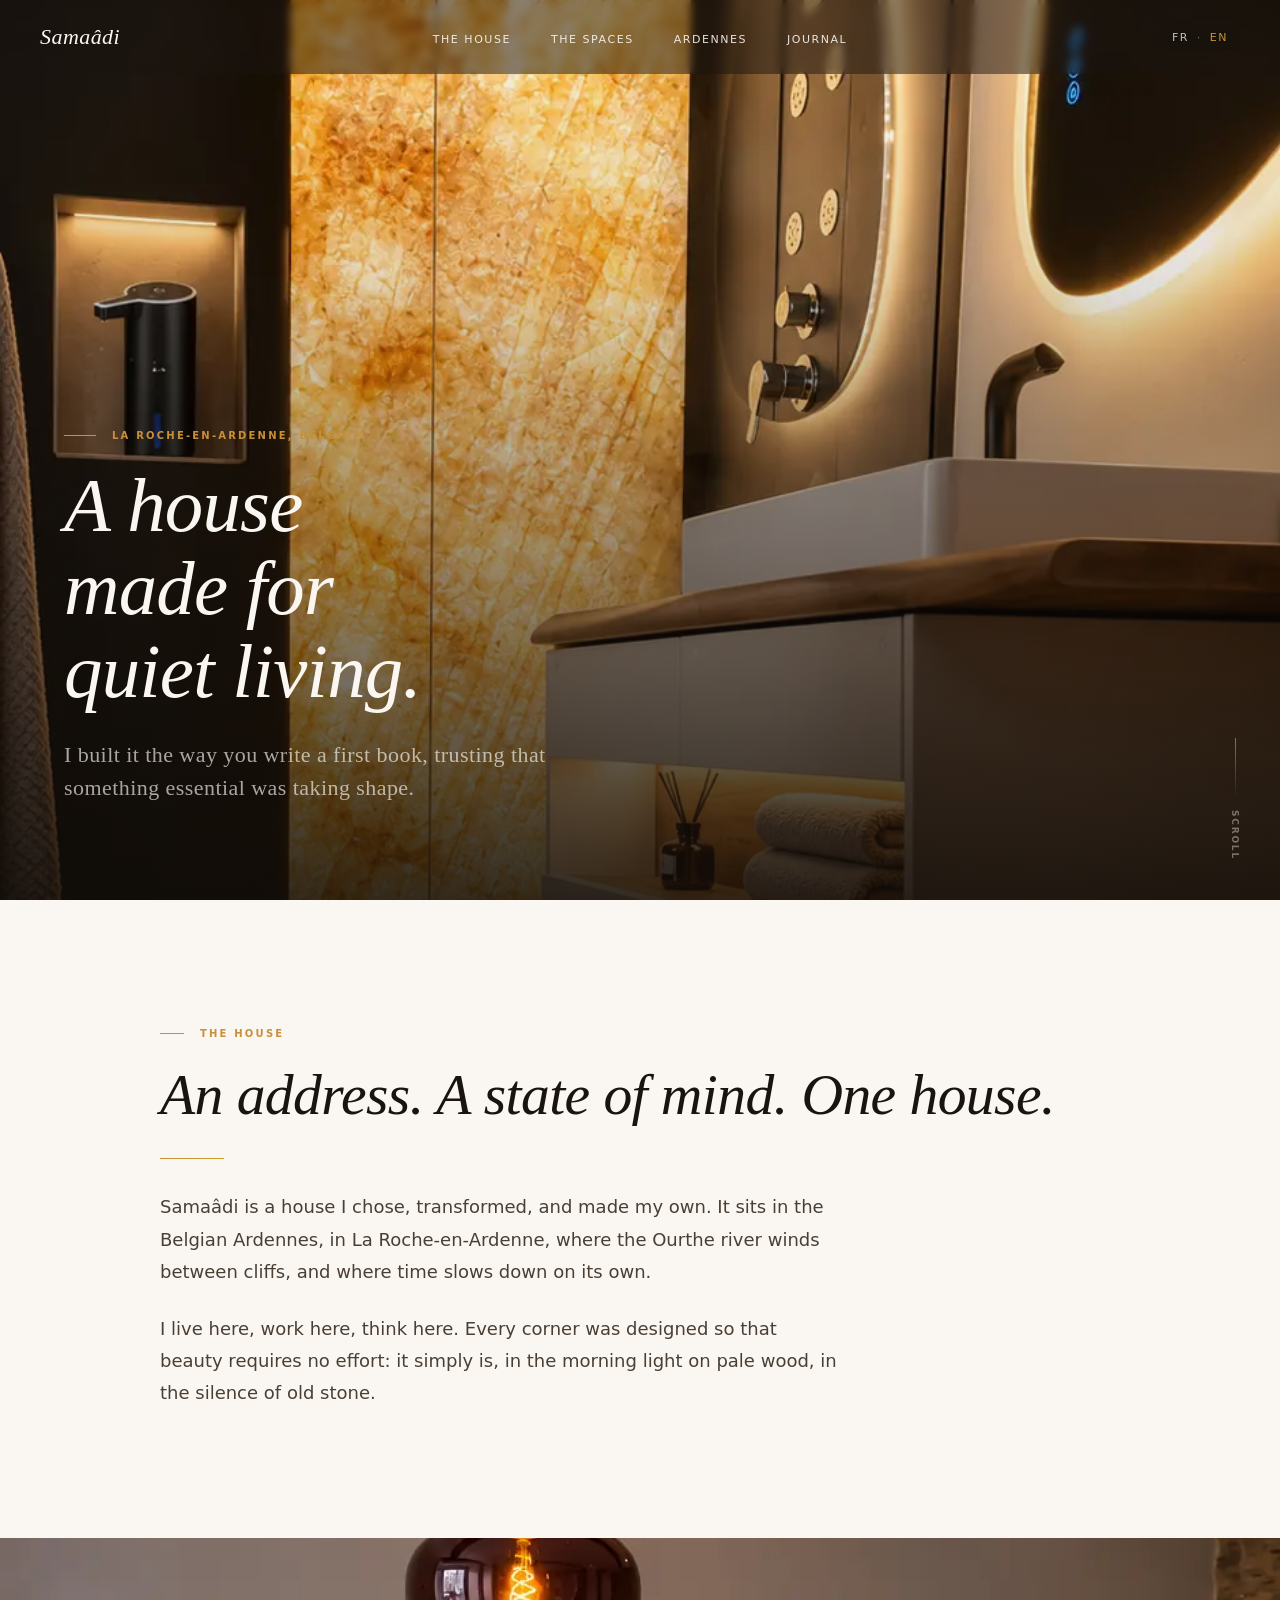
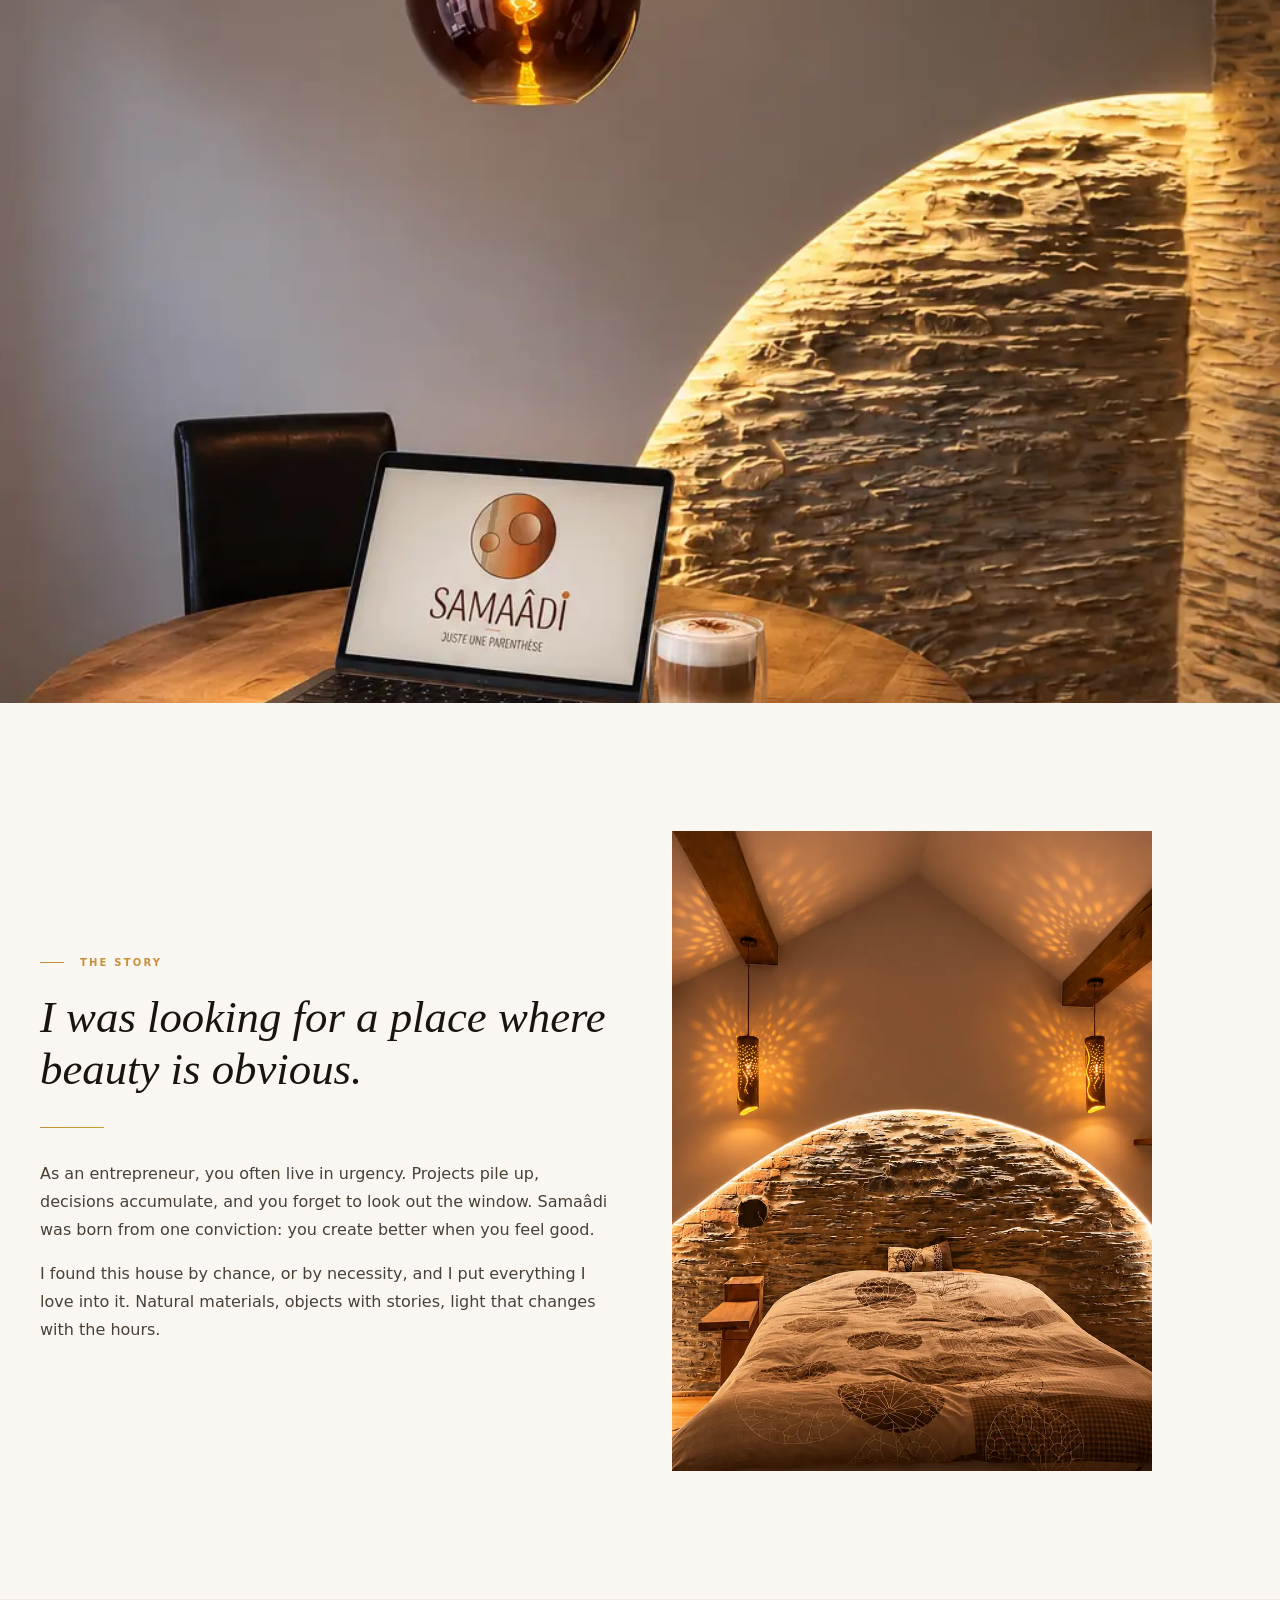
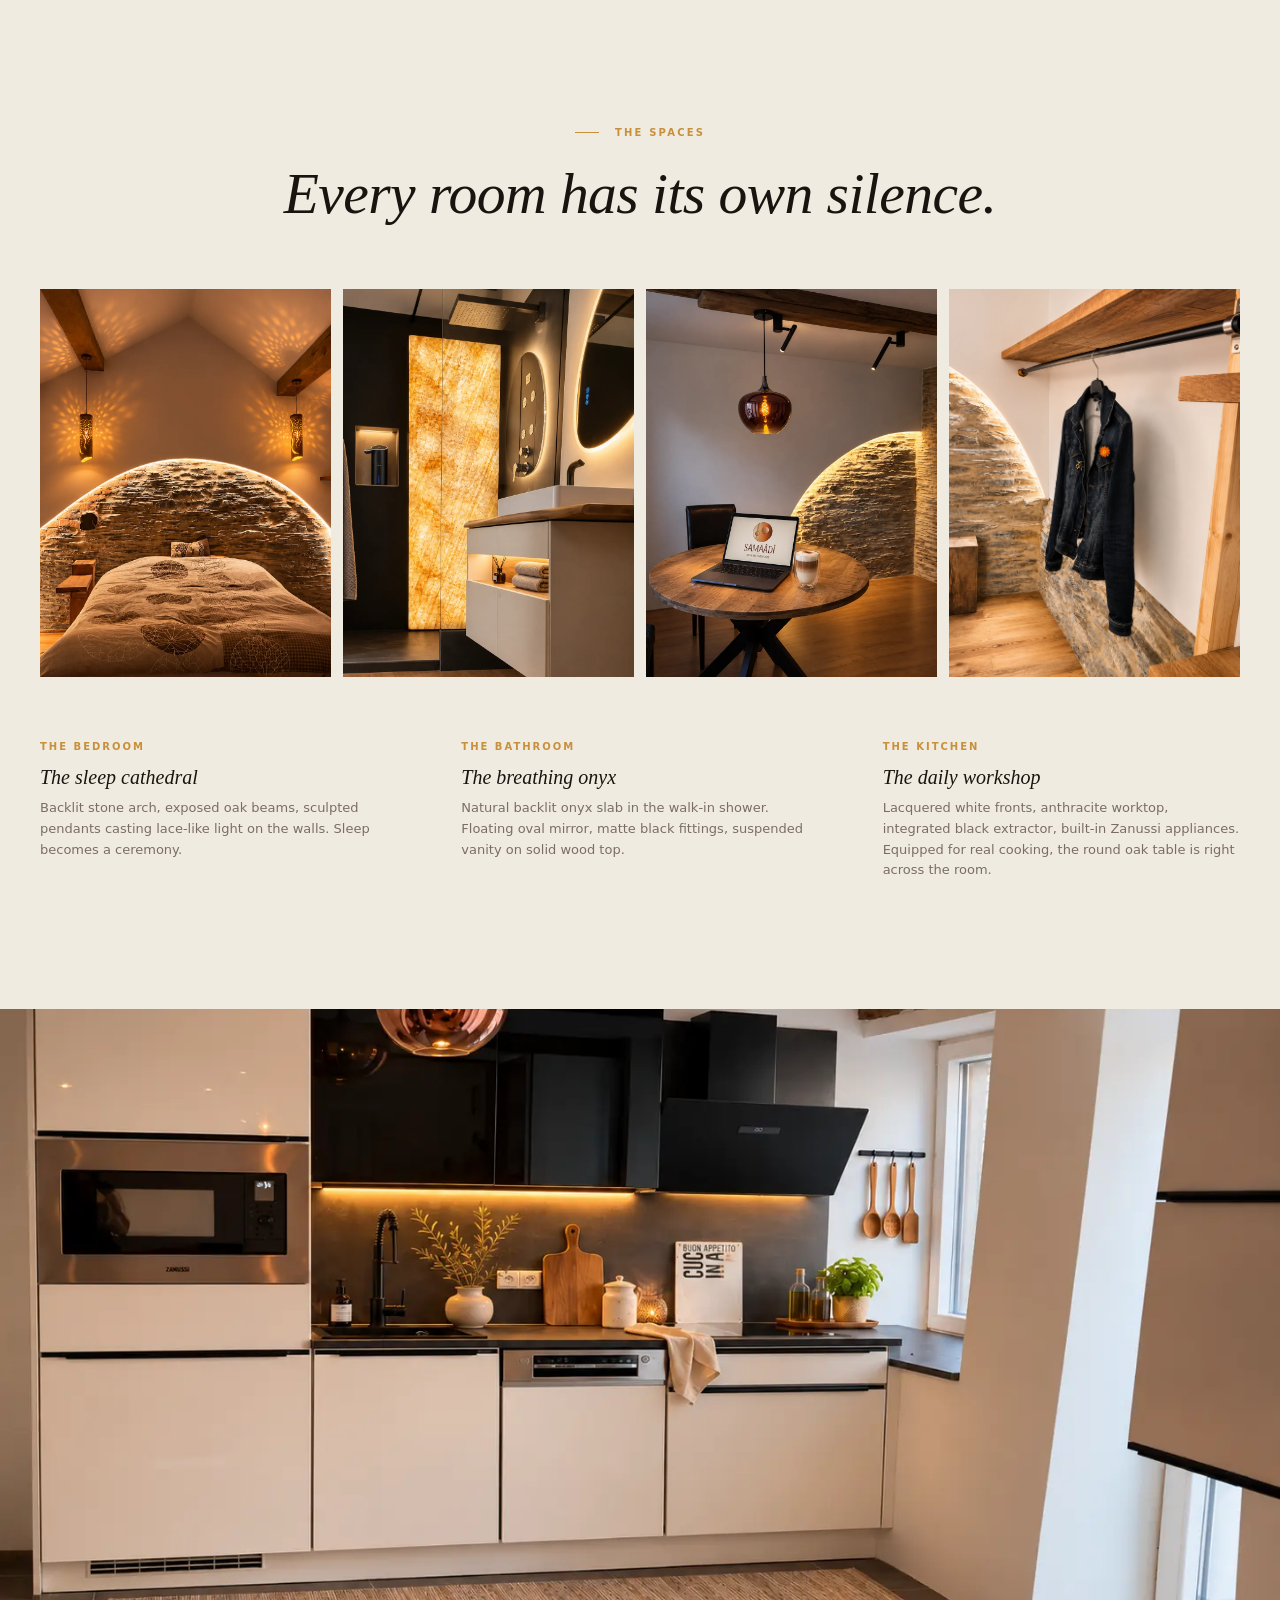
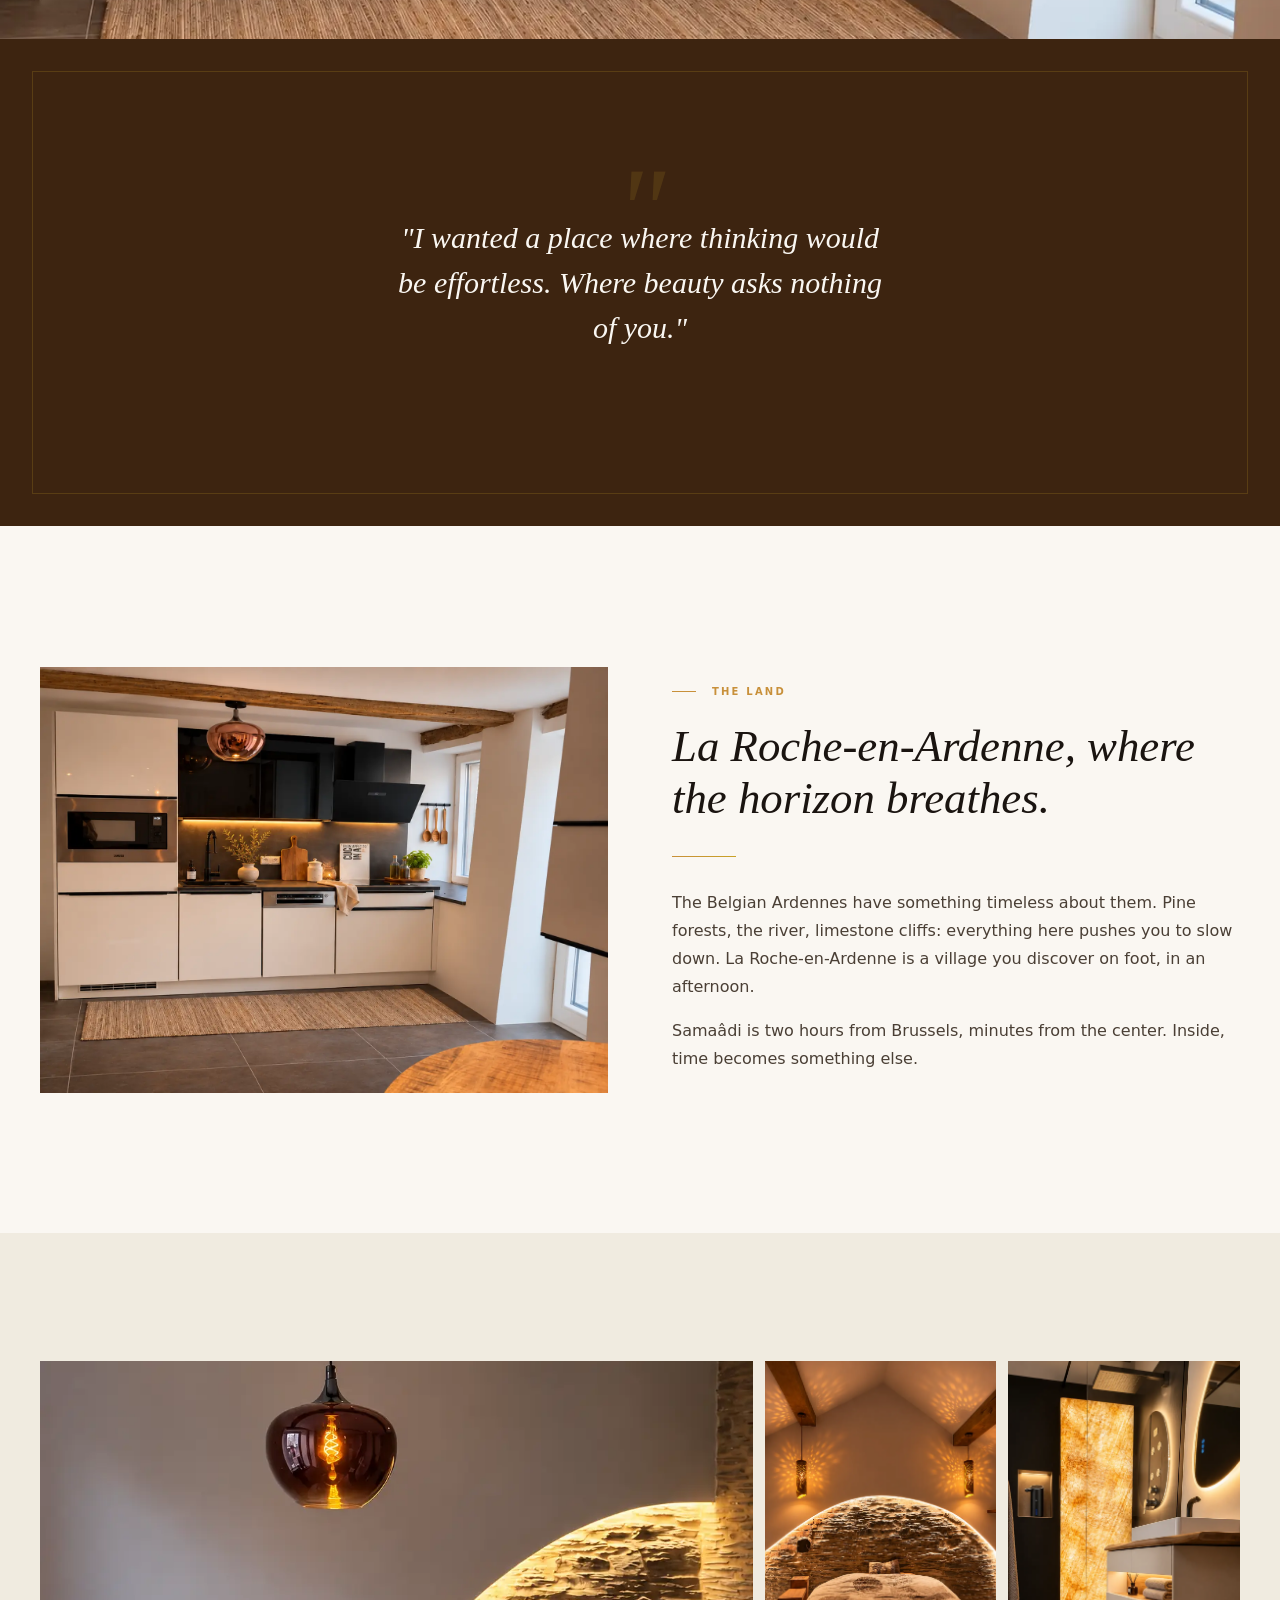
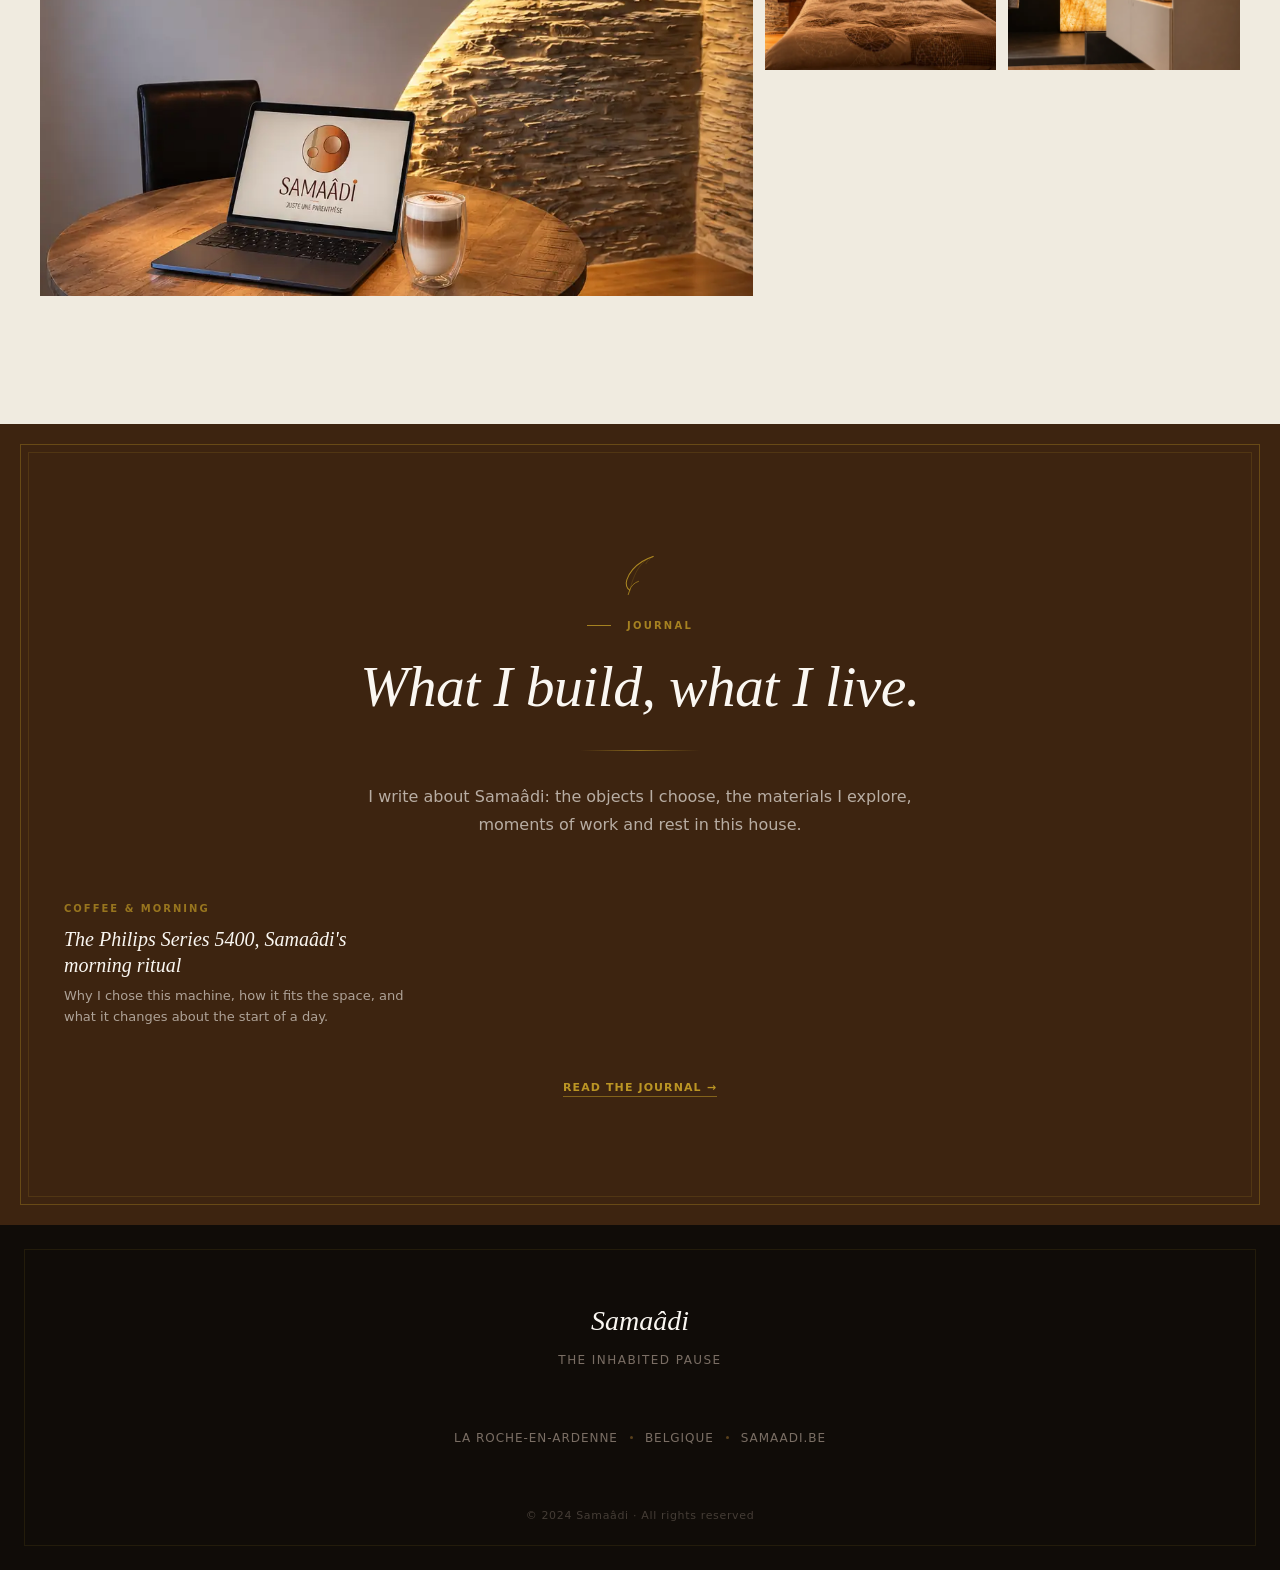
==== commit c754bcbf: "Menu hamburger mobile + contrastes article café - Ajout bouton hamburger dans les 3 pages (index, bl" ====
--- a/index.html
+++ b/index.html
@@ -59,7 +59,11 @@
   <nav class="nav" id="main-nav" aria-label="Navigation principale">
     <a href="/" class="nav__logo" aria-label="Samaâdi — Accueil">Samaâdi</a>
 
-    <ul class="nav__links" role="list">
+    <button class="nav__hamburger" id="nav-hamburger" aria-label="Ouvrir le menu" aria-expanded="false" aria-controls="nav-mobile-menu">
+      <span></span><span></span><span></span>
+    </button>
+
+    <ul class="nav__links" id="nav-mobile-menu" role="list">
       <li>
         <a href="#la-maison" class="nav__link">
           <span lang="fr">La maison</span>
--- a/css/global.css
+++ b/css/global.css
@@ -237,6 +237,47 @@
   color: var(--amber);
 }
 
+/* ── Bouton hamburger mobile ── */
+.nav__hamburger {
+  display: none;
+  flex-direction: column;
+  justify-content: center;
+  gap: 5px;
+  width: 36px;
+  height: 36px;
+  padding: 6px;
+  background: none;
+  border: none;
+  cursor: pointer;
+  margin-left: auto;
+  order: 3;
+}
+
+.nav__hamburger span {
+  display: block;
+  width: 20px;
+  height: 1.5px;
+  background: rgba(250, 247, 242, 0.90);
+  border-radius: 2px;
+  transition: transform var(--duration-fast) var(--ease-out),
+              opacity var(--duration-fast) var(--ease-out),
+              background var(--duration-fast) var(--ease-out);
+}
+
+.nav.scrolled .nav__hamburger span {
+  background: var(--ink);
+}
+
+.nav__hamburger[aria-expanded="true"] span:nth-child(1) {
+  transform: translateY(6.5px) rotate(45deg);
+}
+.nav__hamburger[aria-expanded="true"] span:nth-child(2) {
+  opacity: 0;
+}
+.nav__hamburger[aria-expanded="true"] span:nth-child(3) {
+  transform: translateY(-6.5px) rotate(-45deg);
+}
+
 .nav__lang {
   display: flex;
   align-items: center;
@@ -431,6 +472,8 @@
   background: var(--chene, #3d2410);
   position: relative;
   overflow: hidden;
+  /* Padding interne augmenté pour respirer par rapport au liseré */
+  padding: var(--space-32) var(--space-16);
 }
 
 /* Double liseré doré façon cadre de livre */
@@ -987,8 +1030,53 @@
 }
 
 @media (max-width: 768px) {
+  .nav__hamburger {
+    display: flex;
+  }
+
   .nav__links {
     display: none;
+    position: fixed;
+    top: 60px;
+    left: 0;
+    right: 0;
+    background: rgba(250, 247, 242, 0.97);
+    backdrop-filter: blur(12px);
+    -webkit-backdrop-filter: blur(12px);
+    flex-direction: column;
+    align-items: center;
+    gap: 0;
+    padding: var(--space-6) 0 var(--space-8);
+    border-bottom: 1px solid var(--sand);
+    z-index: 999;
+    box-shadow: 0 8px 24px rgba(61, 36, 16, 0.10);
+  }
+
+  .nav__links.is-open {
+    display: flex;
+  }
+
+  .nav__links li {
+    width: 100%;
+    text-align: center;
+  }
+
+  .nav__links .nav__link {
+    display: block;
+    padding: var(--space-4) var(--space-10);
+    color: var(--ink-muted) !important;
+    font-size: 13px;
+    letter-spacing: 0.16em;
+    border-bottom: 1px solid rgba(180, 155, 100, 0.12);
+  }
+
+  .nav__links li:last-child .nav__link {
+    border-bottom: none;
+  }
+
+  .nav__links .nav__link:hover {
+    color: var(--amber) !important;
+    background: rgba(201, 162, 39, 0.05);
   }
   .hero__content {
     padding: 0 var(--space-6) var(--space-16);
@@ -1030,6 +1118,18 @@
   }
   .frame-inset::before {
     inset: 16px;
+  }
+
+  /* Liseré journal : inset réduit sur tablette */
+  .section--journal::before {
+    inset: 14px;
+  }
+  .section--journal::after {
+    inset: 20px;
+  }
+  /* Padding journal réduit sur tablette */
+  .section--journal {
+    padding: var(--space-20) var(--space-10);
   }
 }
 
@@ -1071,4 +1171,14 @@
   .nav {
     padding: var(--space-4) var(--space-5);
   }
-}
+
+  /* Liseré journal : désactivé sous 480px (trop serré) */
+  .section--journal::before,
+  .section--journal::after {
+    display: none;
+  }
+  /* Padding journal confortable sur petit écran */
+  .section--journal {
+    padding: var(--space-16) var(--space-6);
+  }
+}
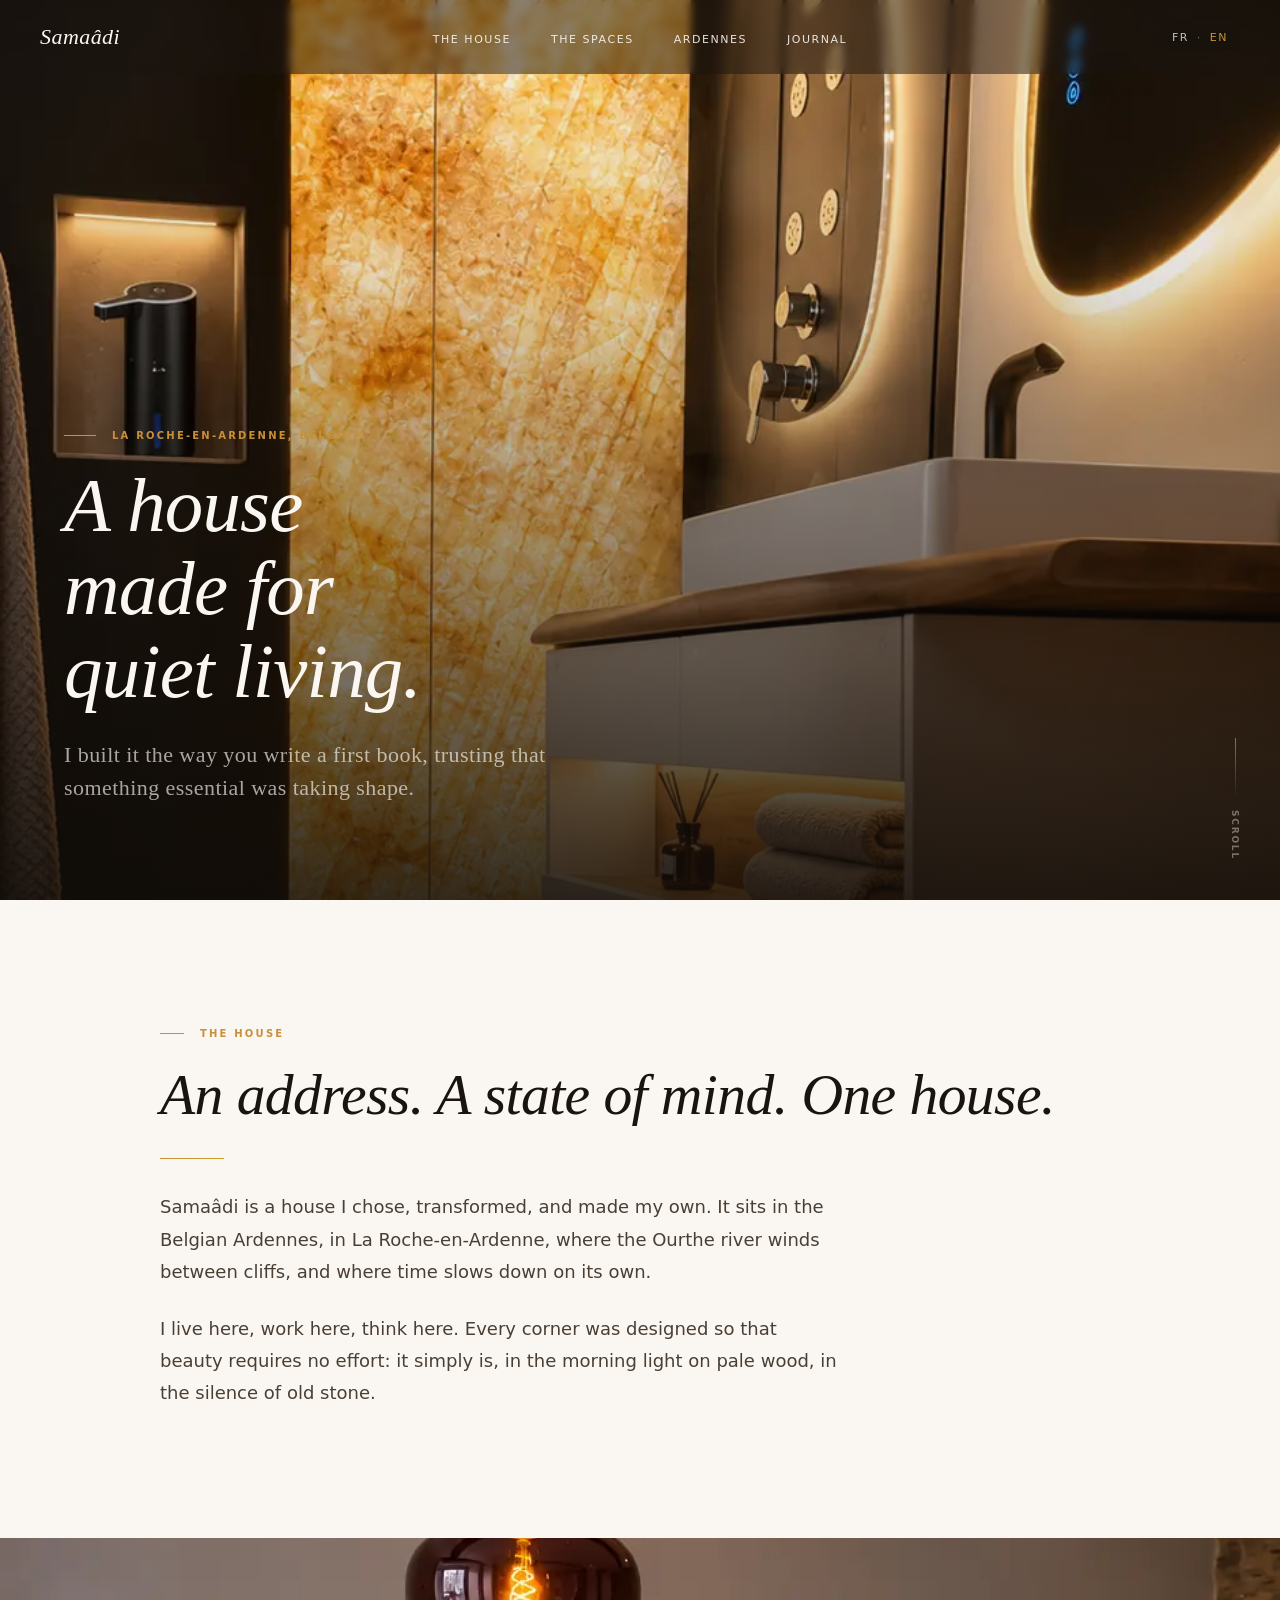
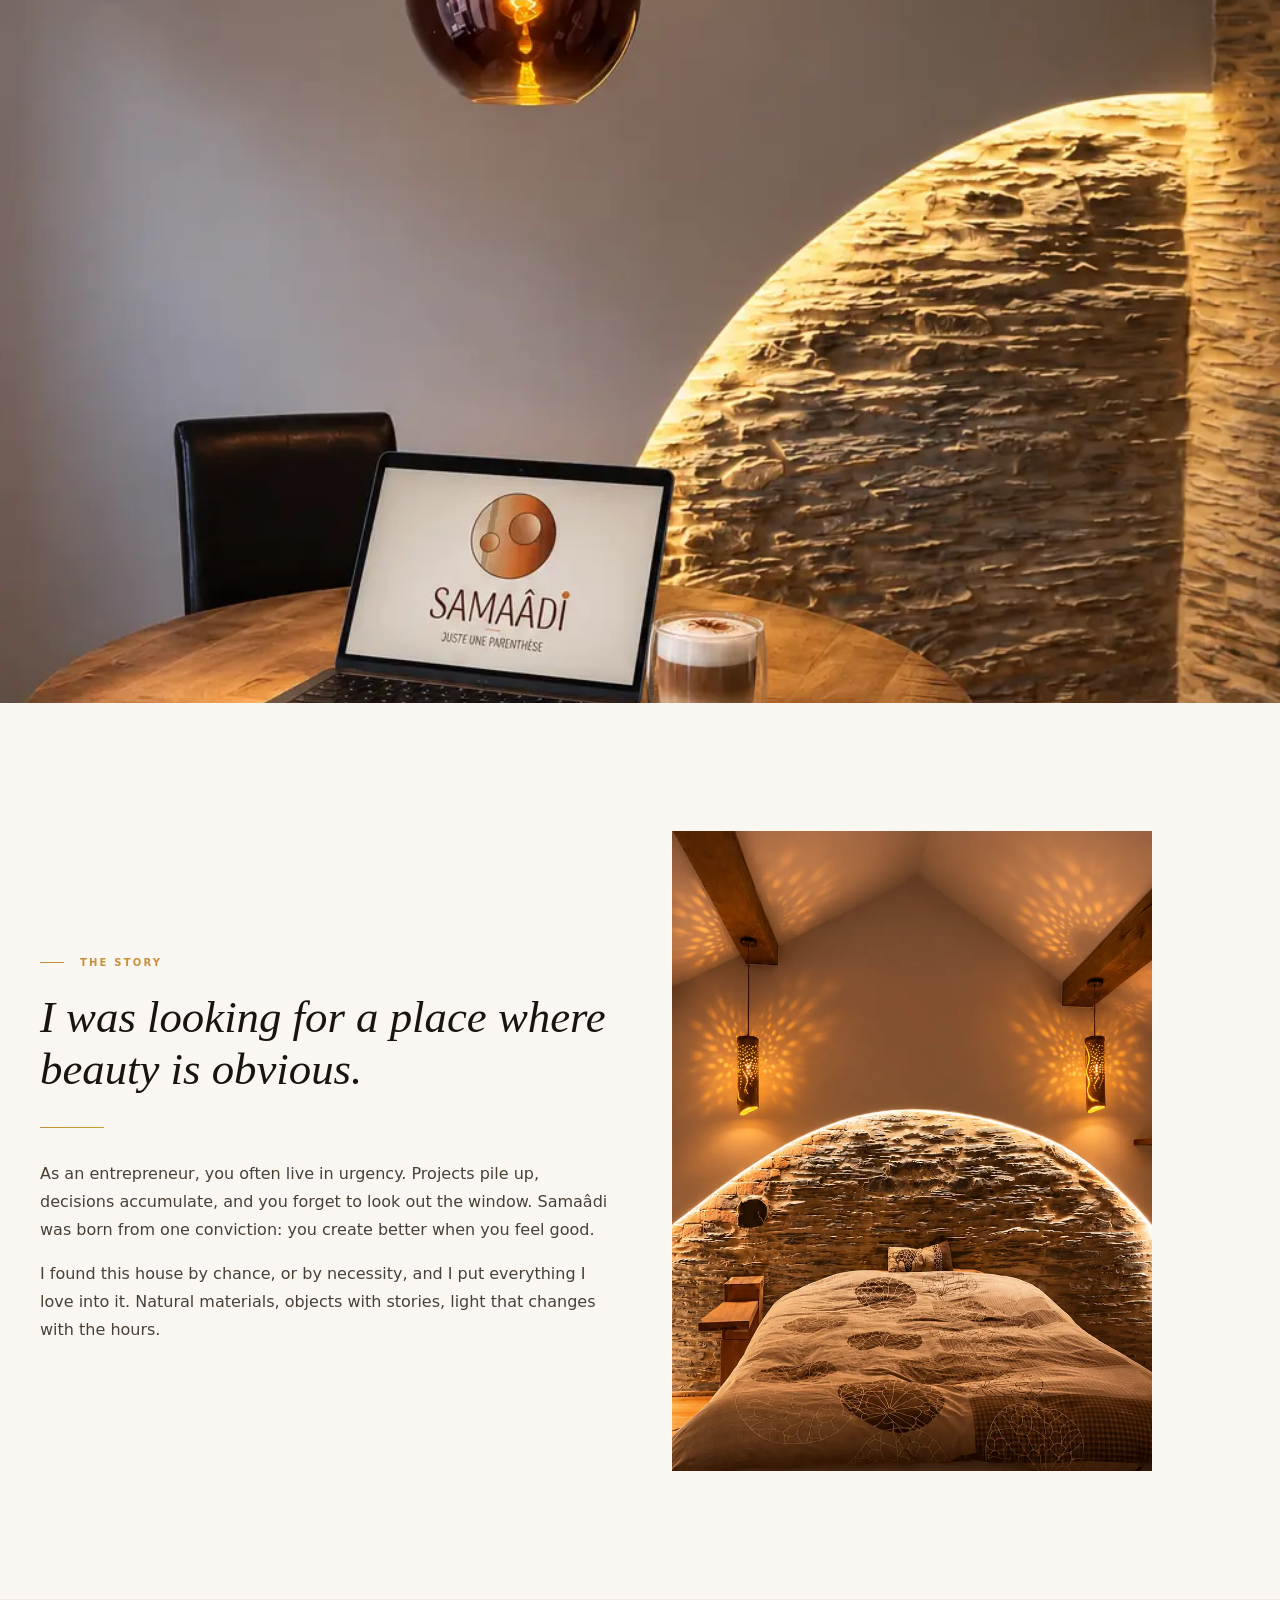
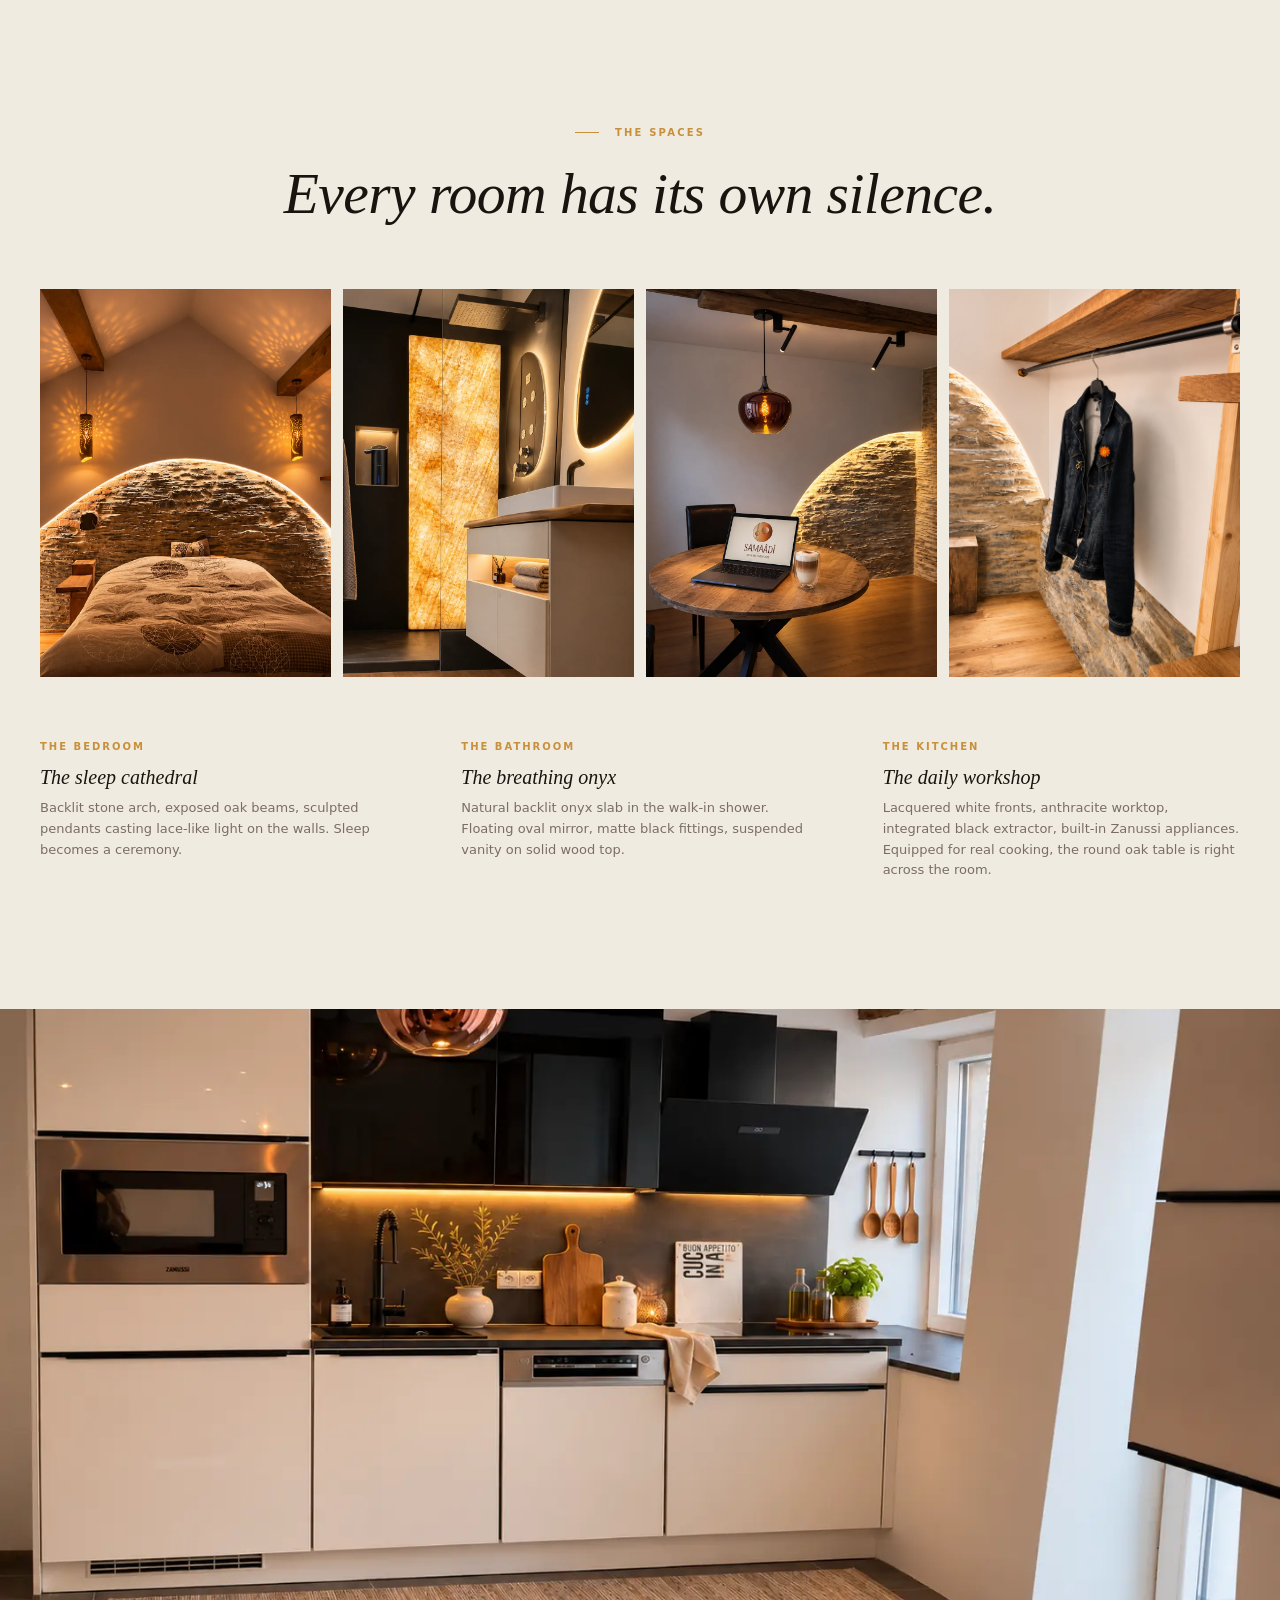
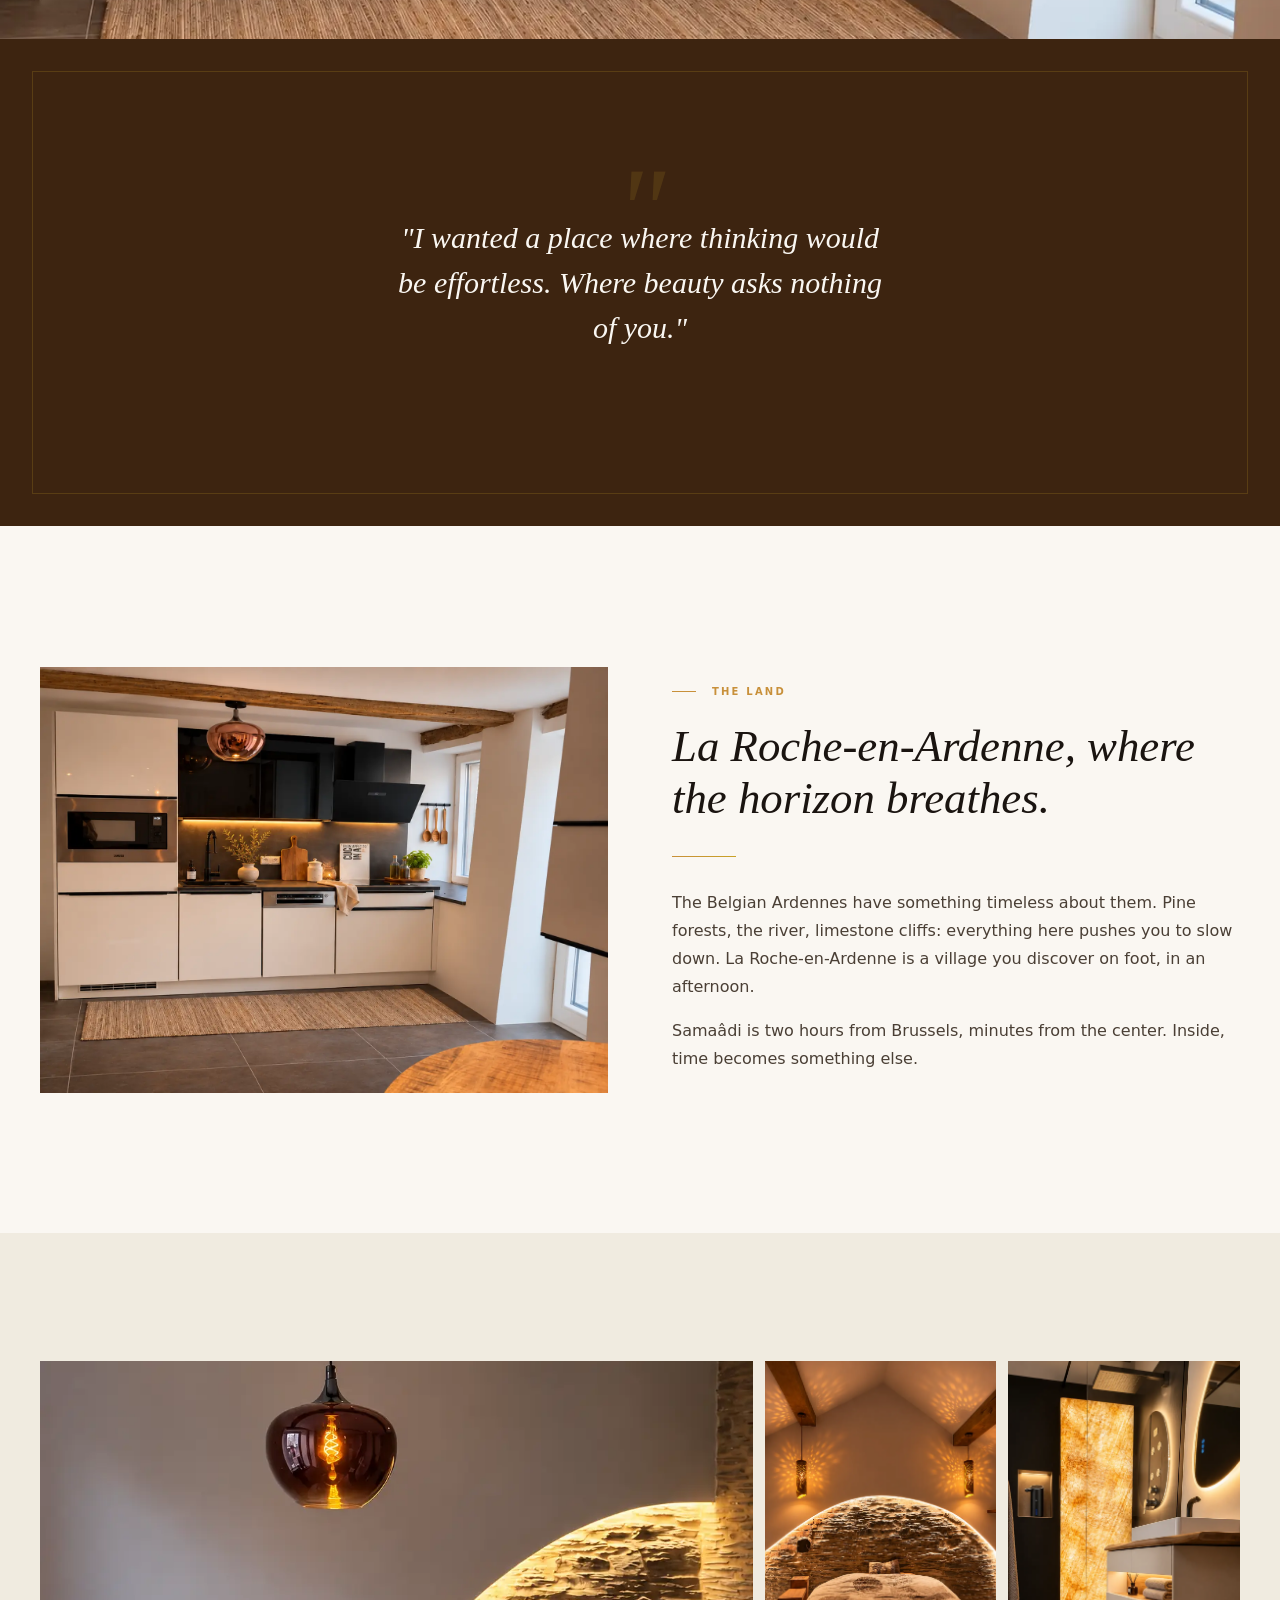
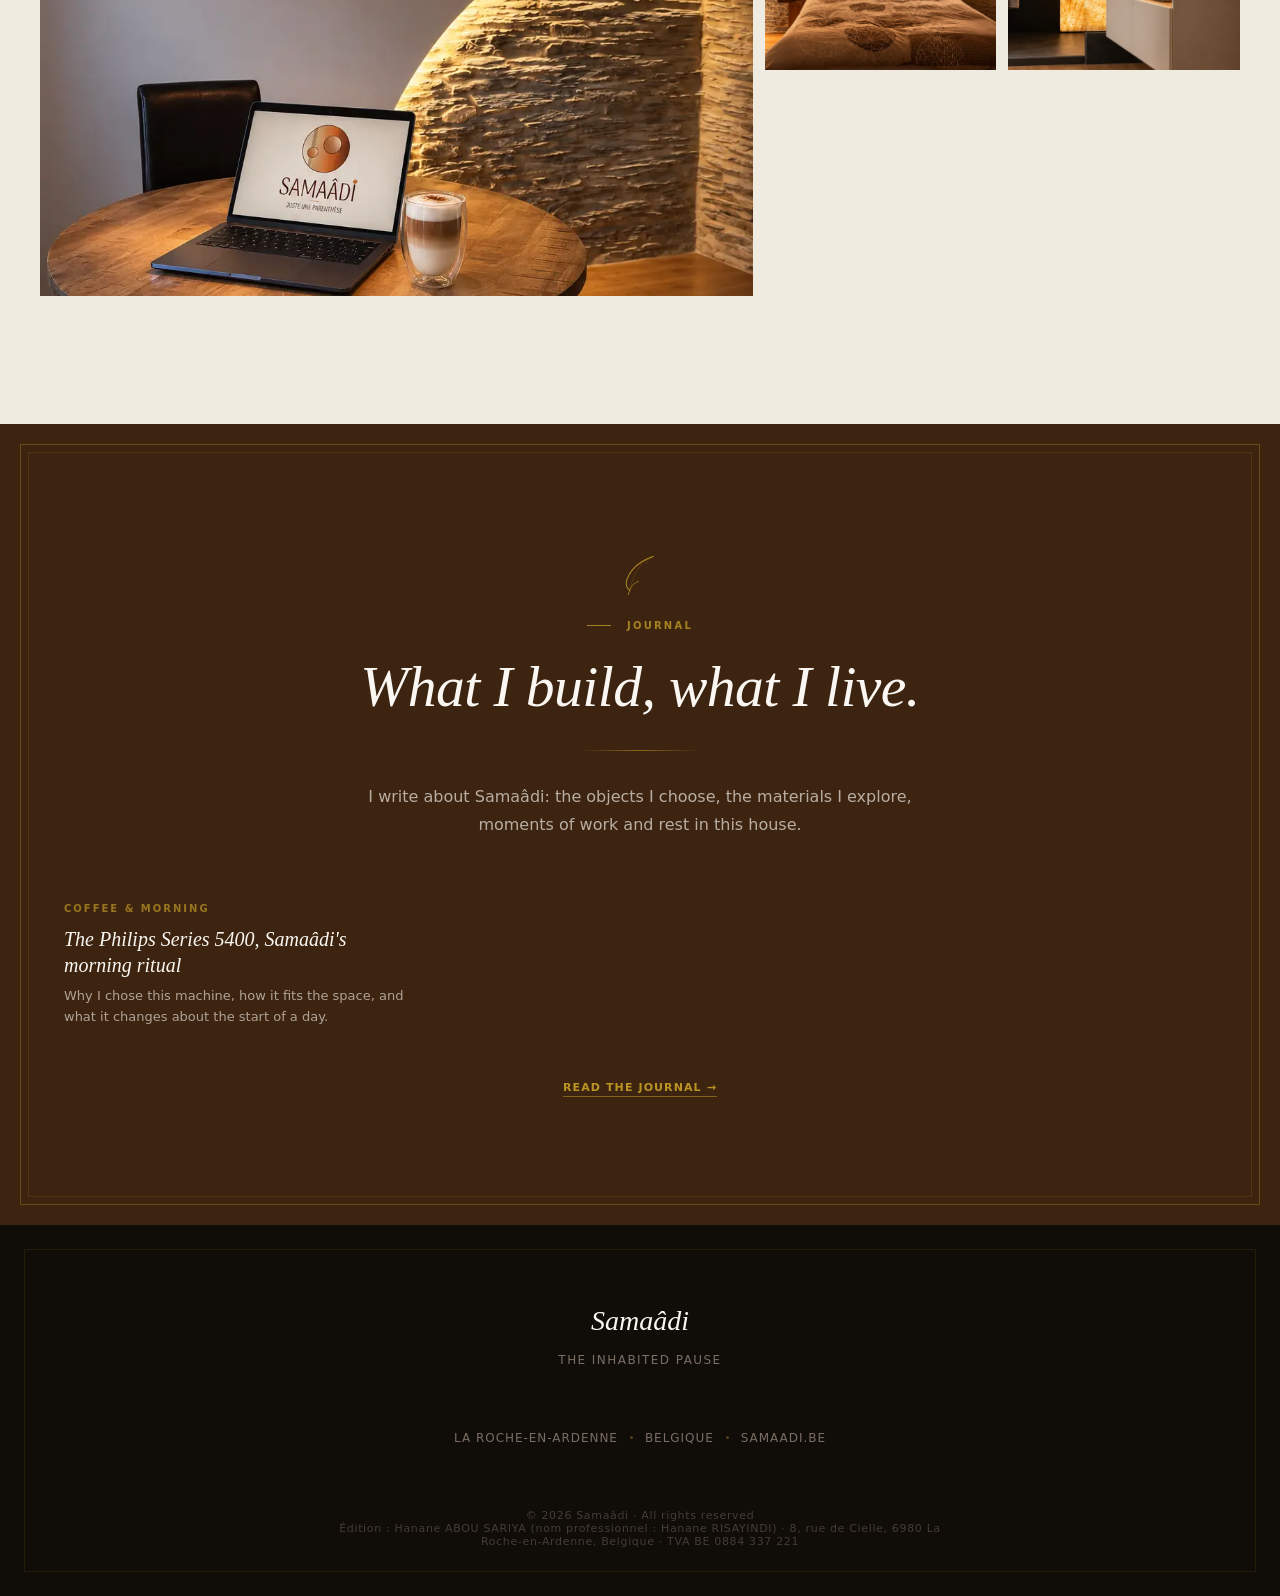
==== commit e27a8565: "Update Samaadi footer publisher details and copyright year" ====
--- a/index.html
+++ b/index.html
@@ -565,10 +565,11 @@
         <span>samaadi.be</span>
       </div>
       <p class="footer__bottom">
-        © 2024 Samaâdi ·
+        © 2026 Samaâdi ·
         <span lang="fr">Tous droits réservés</span>
         <span lang="en">All rights reserved</span>
       </p>
+      <p class="footer__bottom">Édition : Hanane ABOU SARIYA (nom professionnel : Hanane RISAYINDI) · 8, rue de Cielle, 6980 La Roche-en-Ardenne, Belgique · TVA BE 0884 337 221</p>
     </div>
   </footer>
 
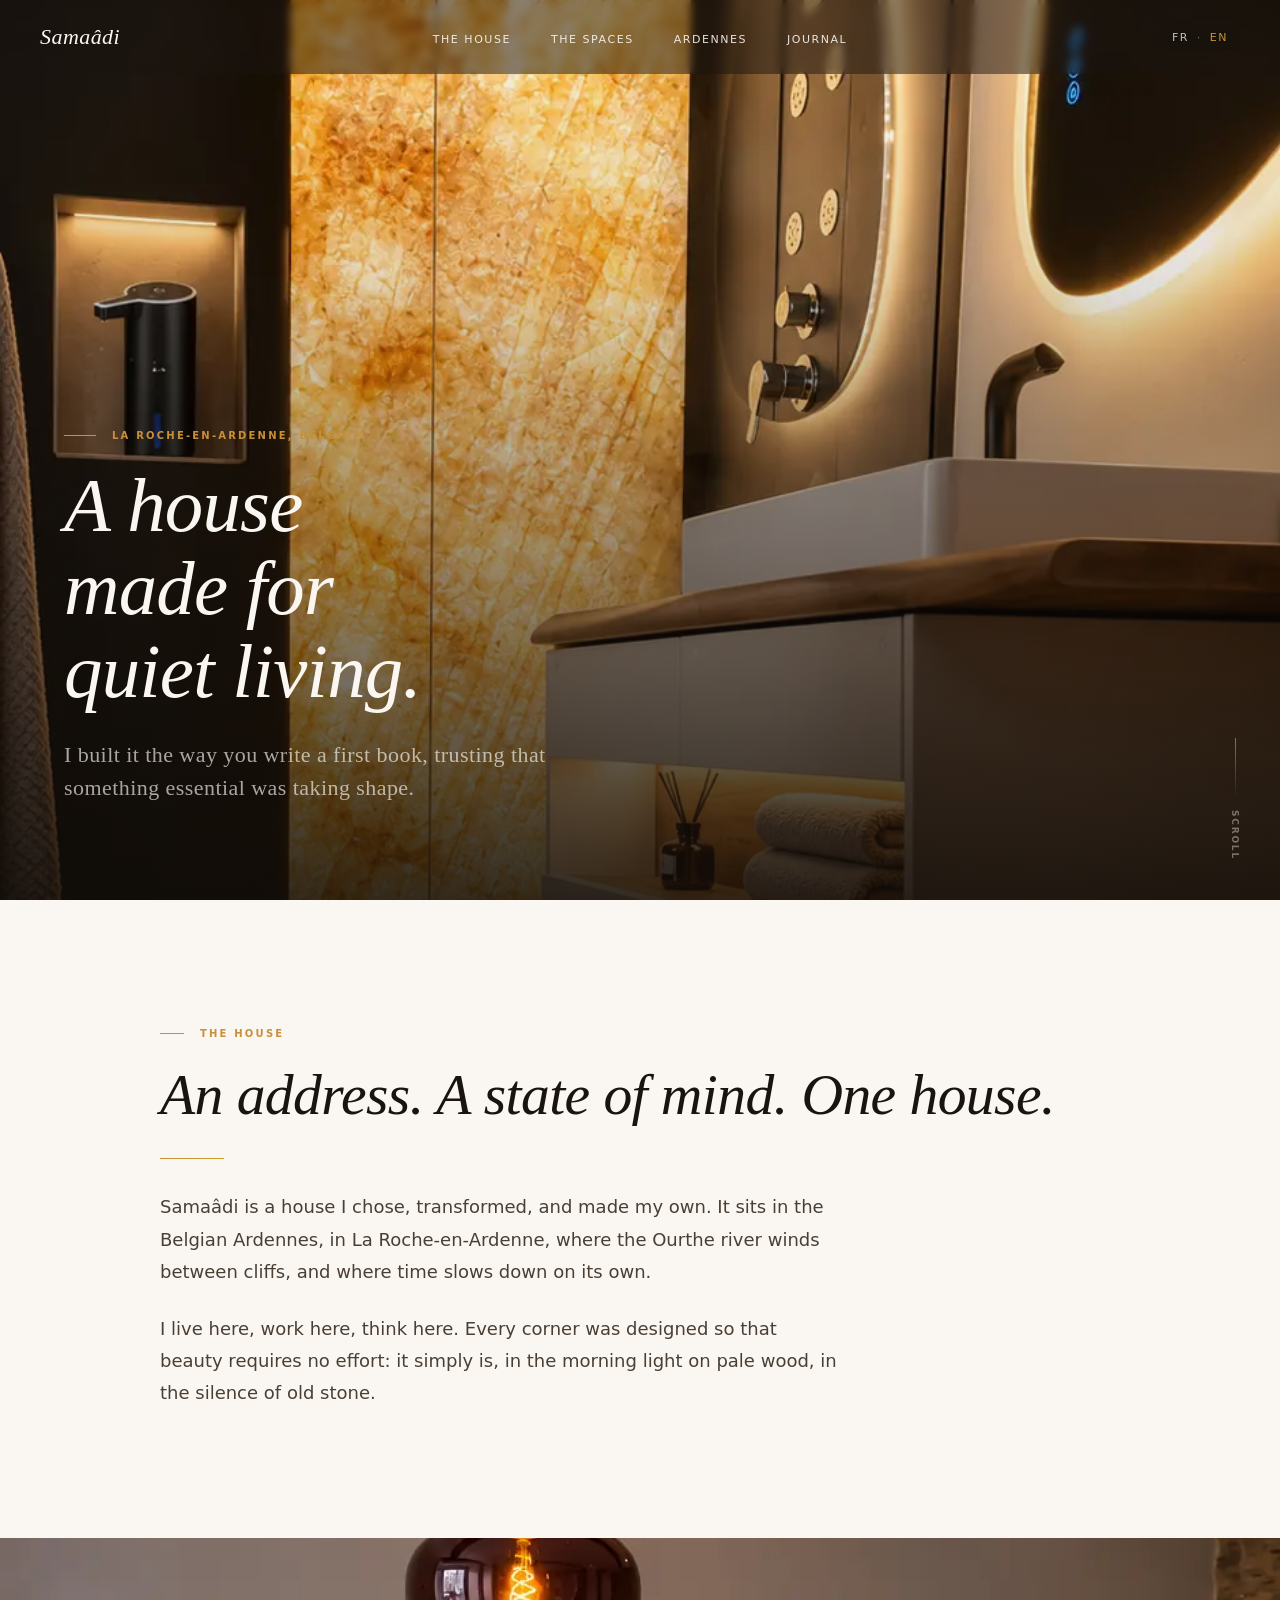
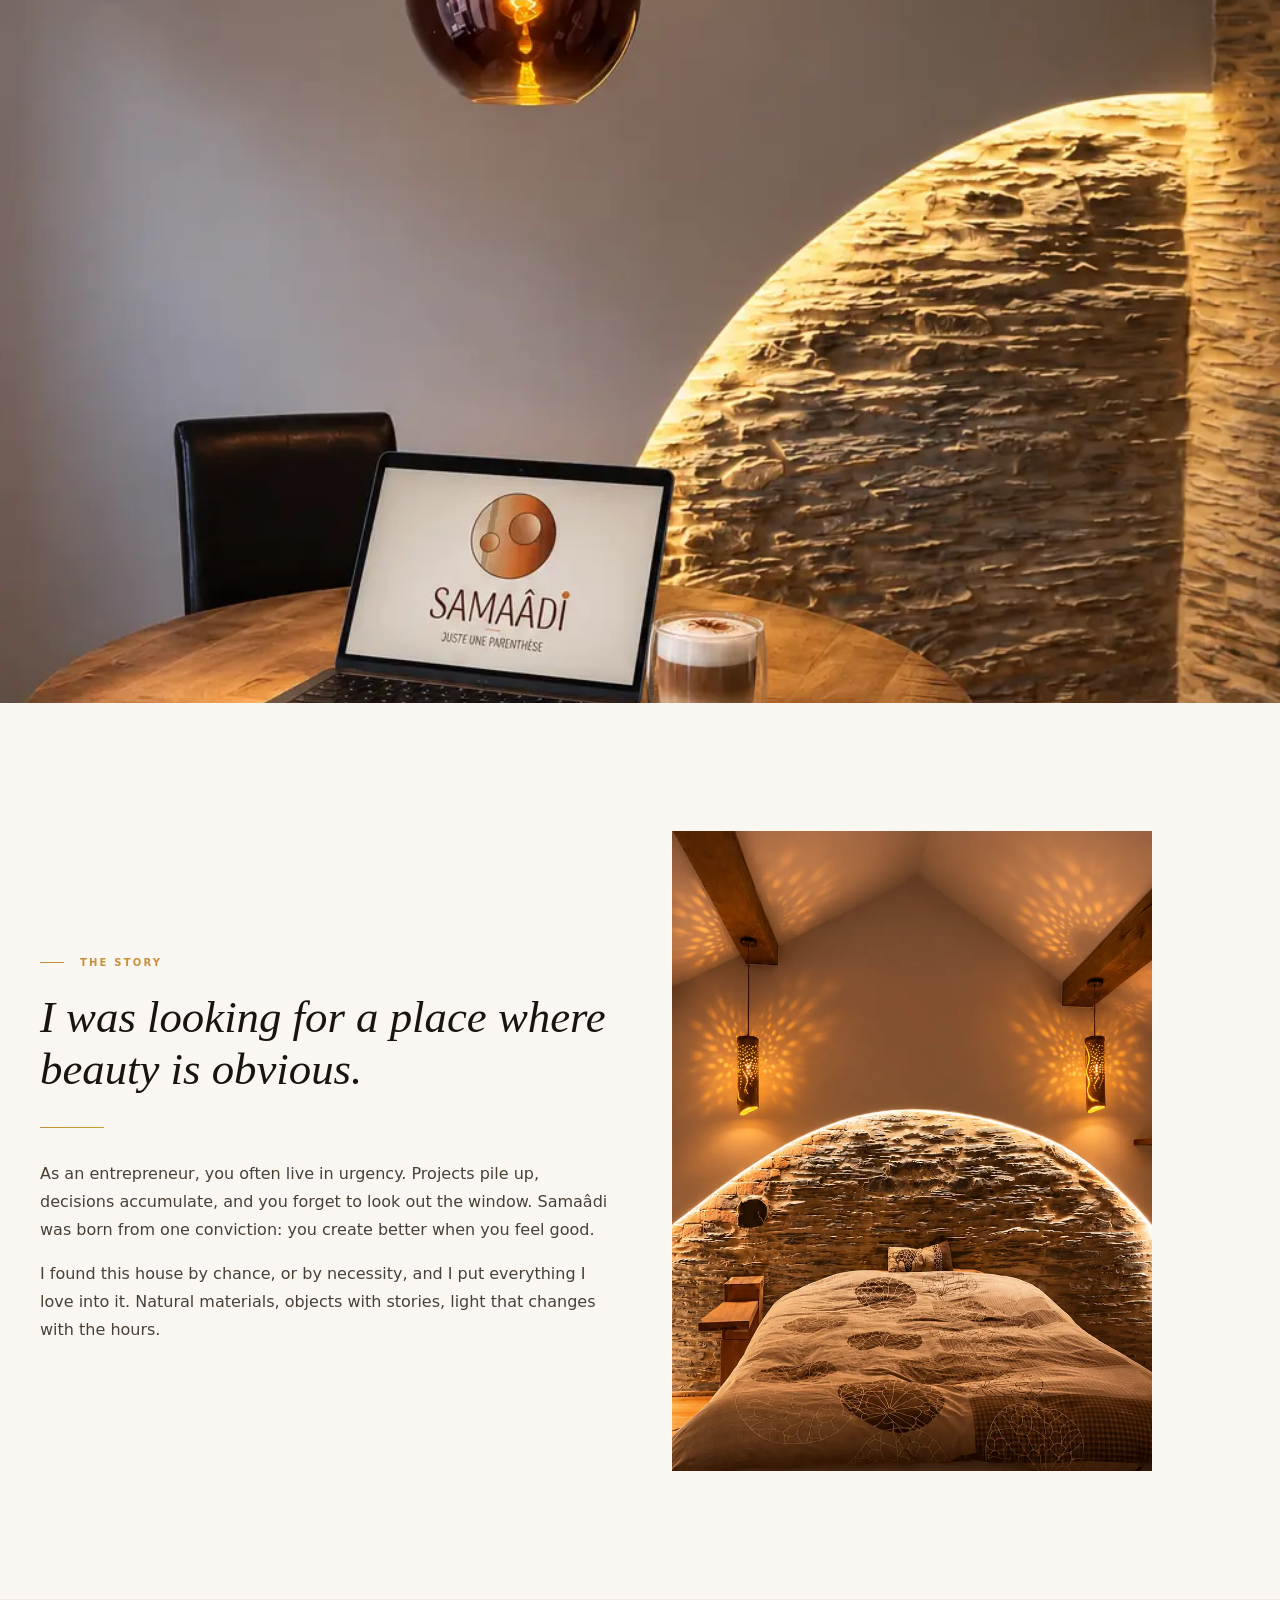
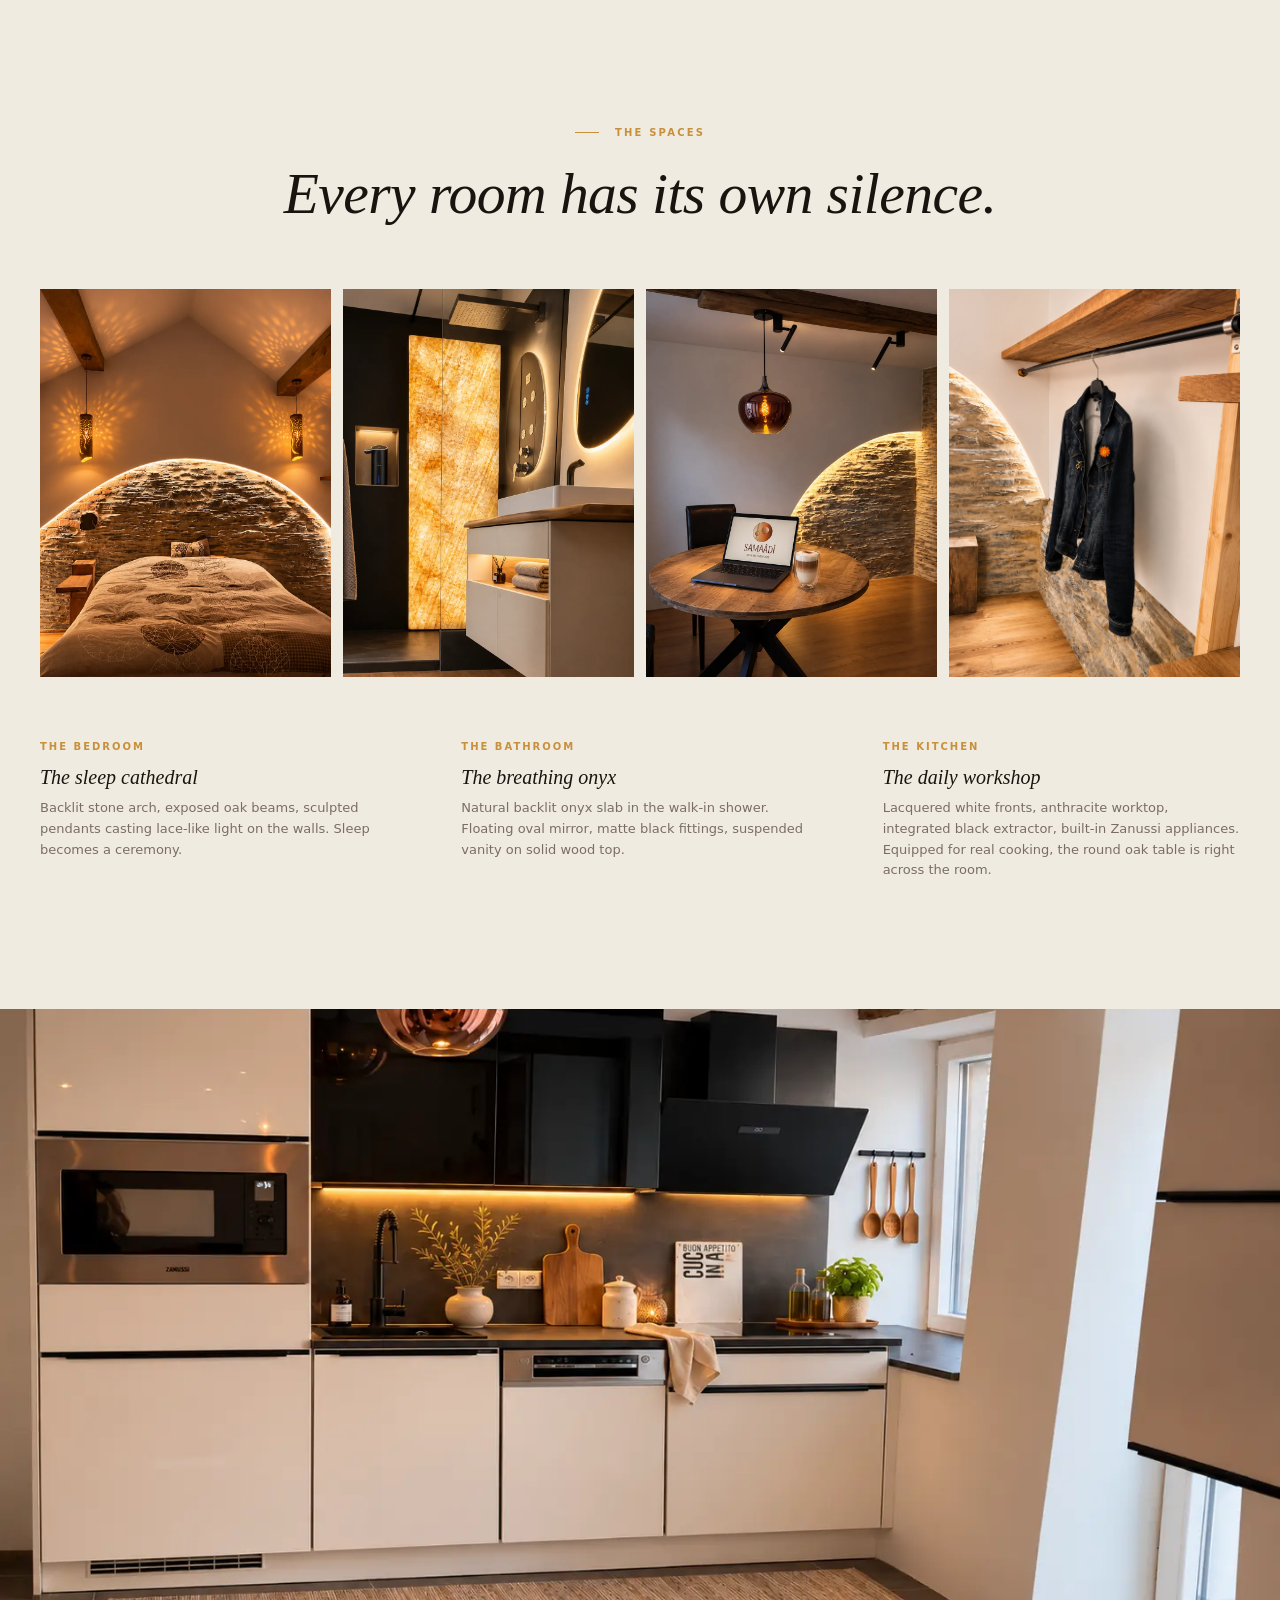
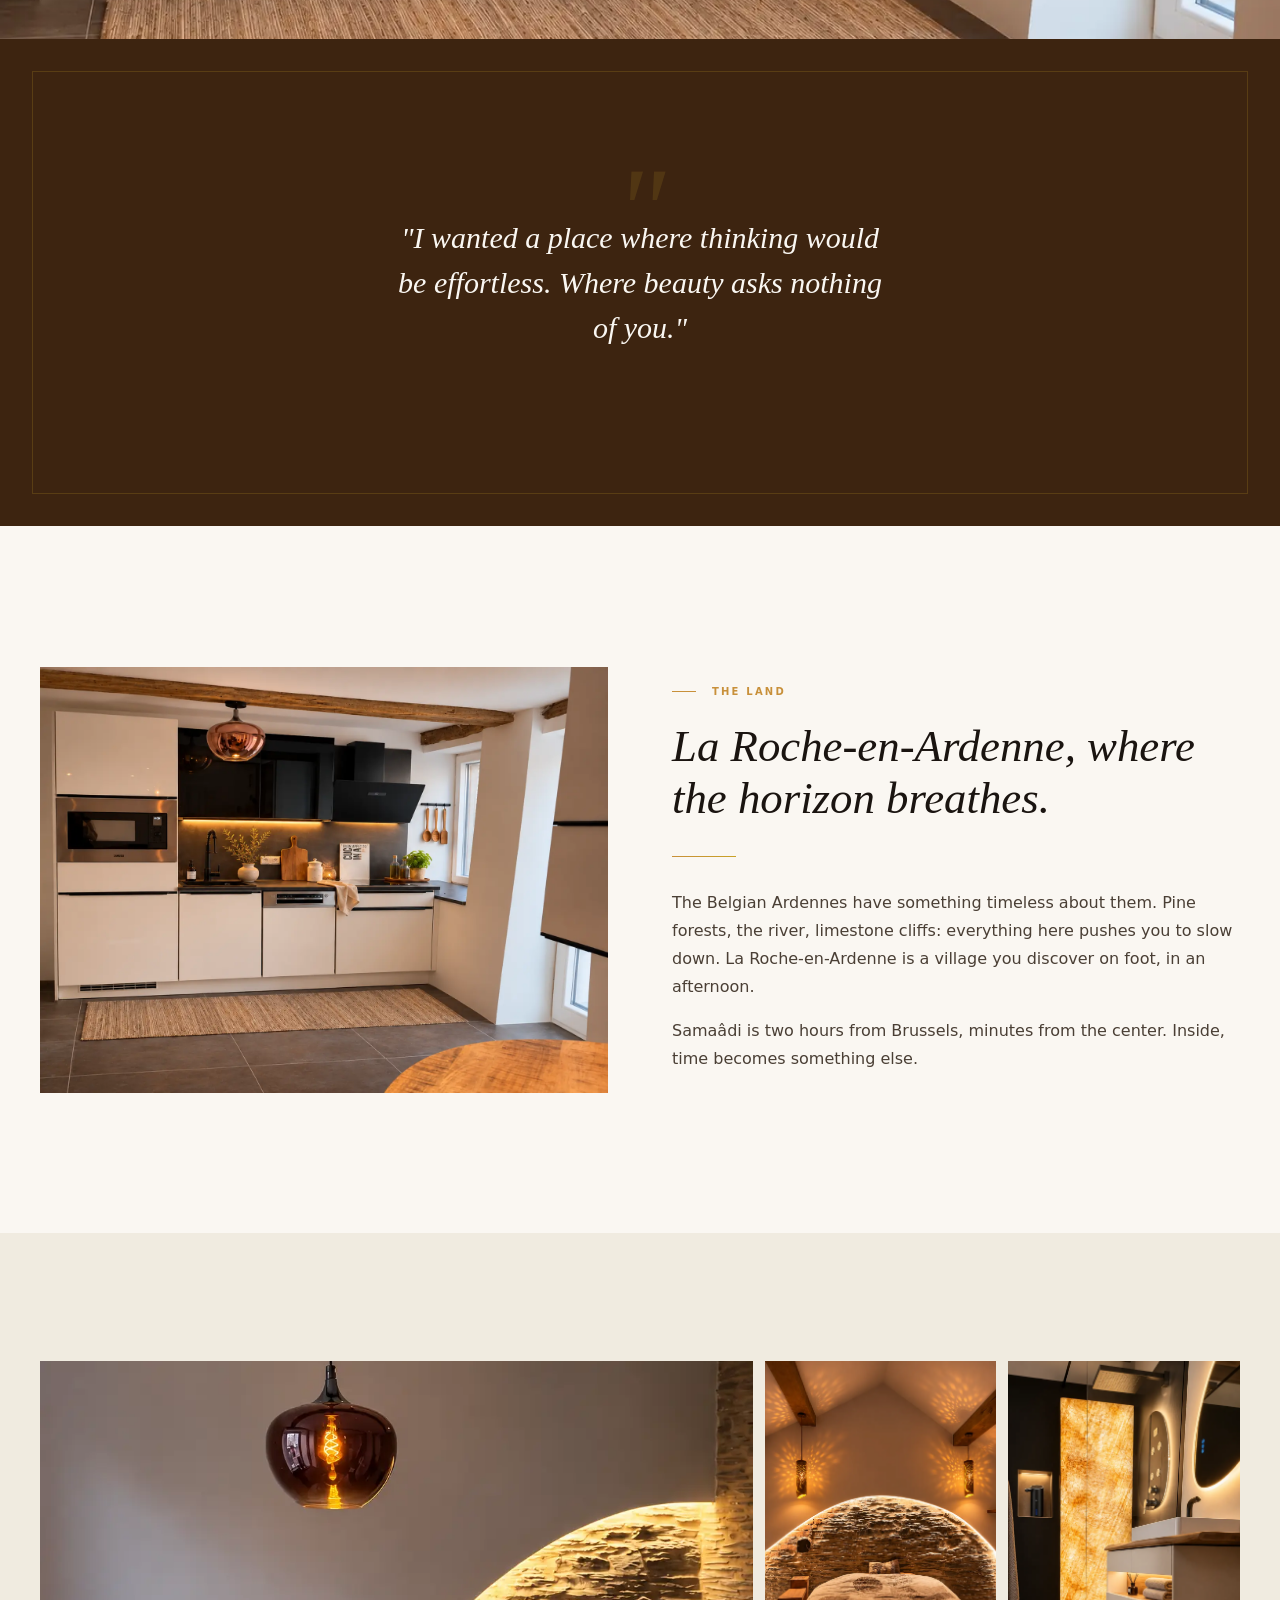
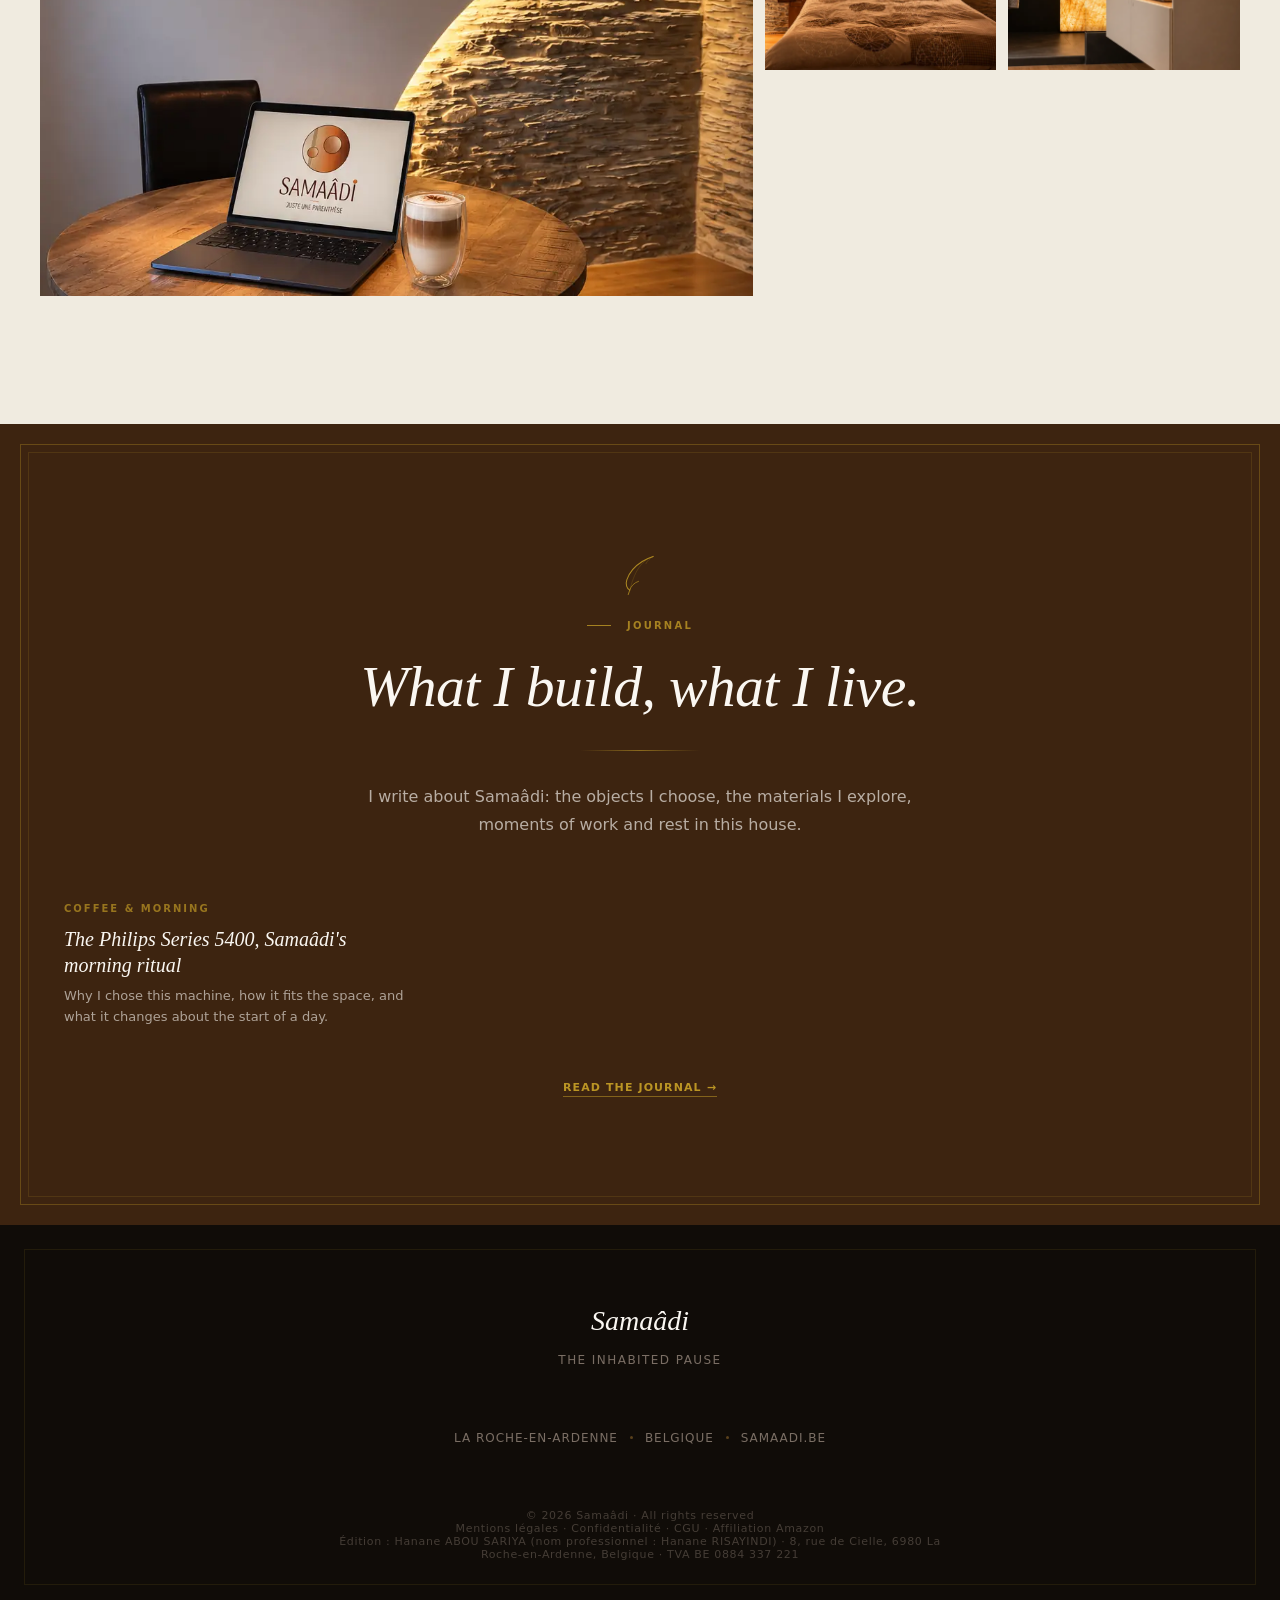
==== commit eea4cdae: "Link Samaadi legal and Amazon affiliate disclosures in footer" ====
--- a/index.html
+++ b/index.html
@@ -569,6 +569,7 @@
         <span lang="fr">Tous droits réservés</span>
         <span lang="en">All rights reserved</span>
       </p>
+      <p class="footer__bottom"><a href="/mentions-legales.html">Mentions légales</a> · <a href="/politique-confidentialite.html">Confidentialité</a> · <a href="/conditions-utilisation.html">CGU</a> · <a href="/affiliation.html">Affiliation Amazon</a></p>
       <p class="footer__bottom">Édition : Hanane ABOU SARIYA (nom professionnel : Hanane RISAYINDI) · 8, rue de Cielle, 6980 La Roche-en-Ardenne, Belgique · TVA BE 0884 337 221</p>
     </div>
   </footer>
